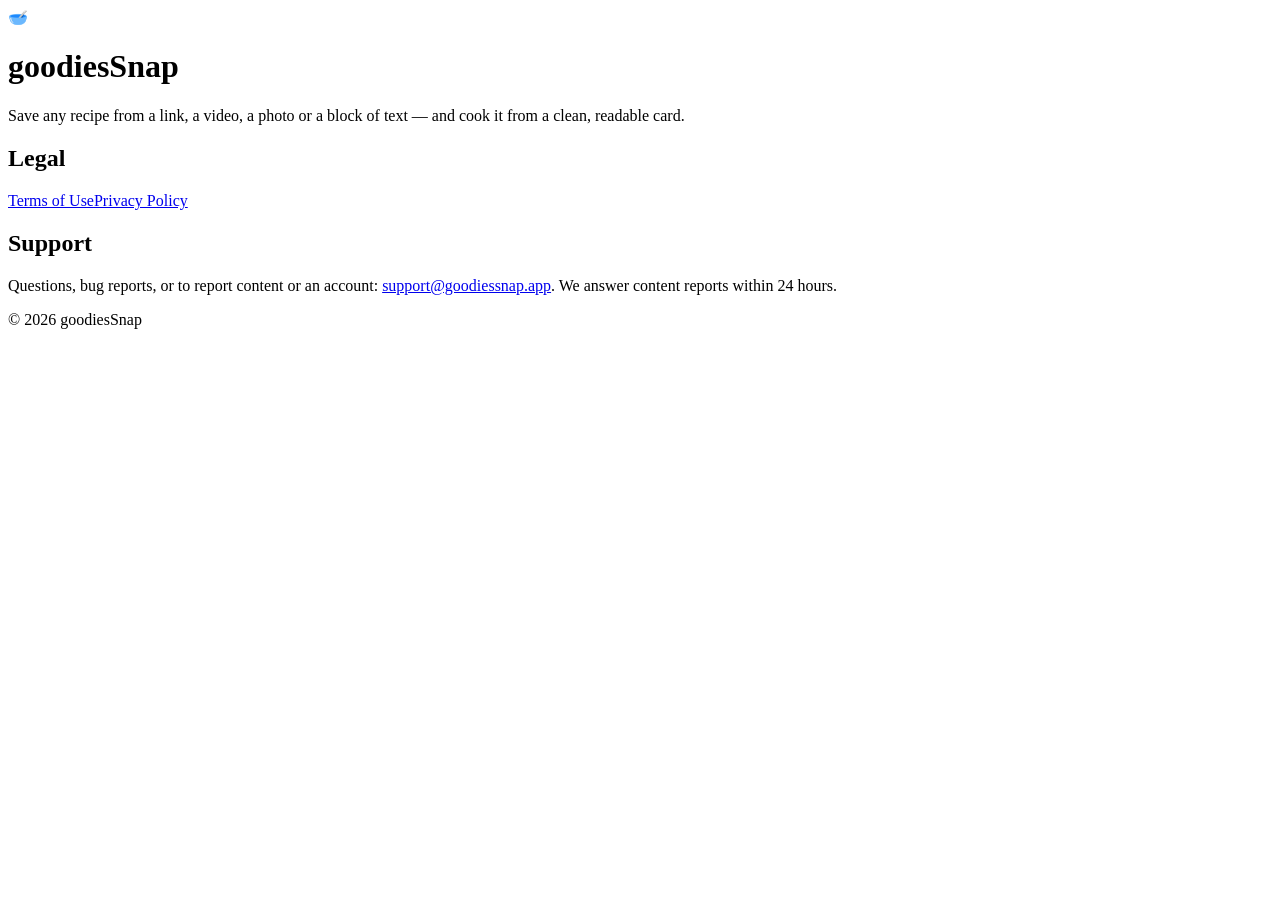
==== site/index.html @ 069c0190 "Initial commit: goodiesSnap iOS app, backend functions and web pages Native SwiftUI recipe app that " ====
<!doctype html>
<html lang="en"><head>
<meta charset="utf-8"><meta name="viewport" content="width=device-width, initial-scale=1">
<title>goodiesSnap</title><link rel="stylesheet" href="/style.css"></head>
<body><div class="wrap">
<header><div class="mark">🥣</div><div><h1>goodiesSnap</h1></div></header>
<p>Save any recipe from a link, a video, a photo or a block of text — and cook it from a
clean, readable card.</p>
<h2>Legal</h2>
<nav><a href="/terms.html">Terms of Use</a><a href="/privacy.html">Privacy Policy</a></nav>
<h2>Support</h2>
<p>Questions, bug reports, or to report content or an account:
<a href="mailto:support@goodiessnap.app">support@goodiessnap.app</a>. We answer content
reports within 24 hours.</p>
<footer>© 2026 goodiesSnap</footer>
</div></body></html>
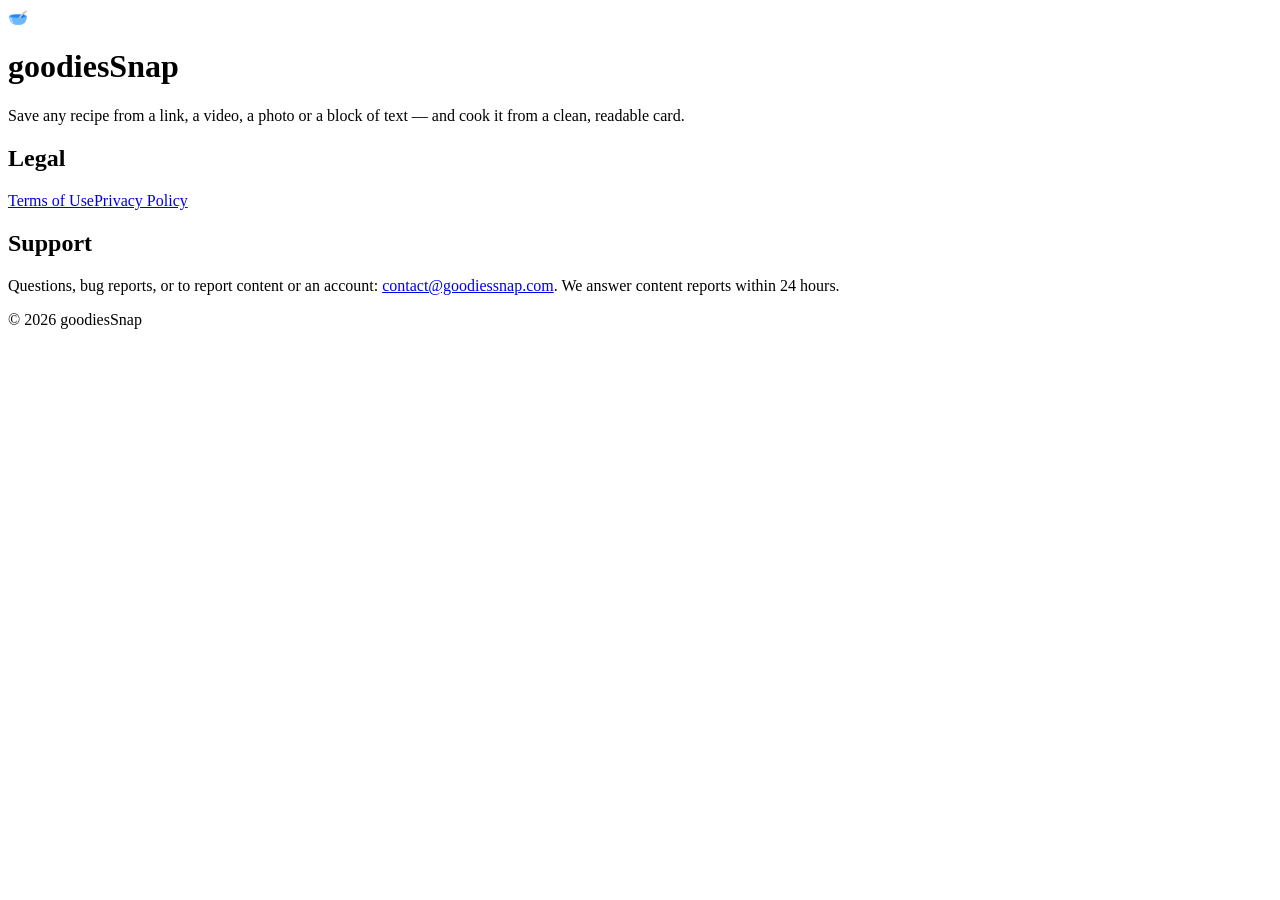
==== commit 5aabe8df: "Use contact@goodiessnap.com as the support address goodiessnap.app was never registered, so support@" ====
--- a/site/index.html
+++ b/site/index.html
@@ -10,7 +10,7 @@
 <nav><a href="/terms.html">Terms of Use</a><a href="/privacy.html">Privacy Policy</a></nav>
 <h2>Support</h2>
 <p>Questions, bug reports, or to report content or an account:
-<a href="mailto:support@goodiessnap.app">support@goodiessnap.app</a>. We answer content
+<a href="mailto:contact@goodiessnap.com">contact@goodiessnap.com</a>. We answer content
 reports within 24 hours.</p>
 <footer>© 2026 goodiesSnap</footer>
 </div></body></html>
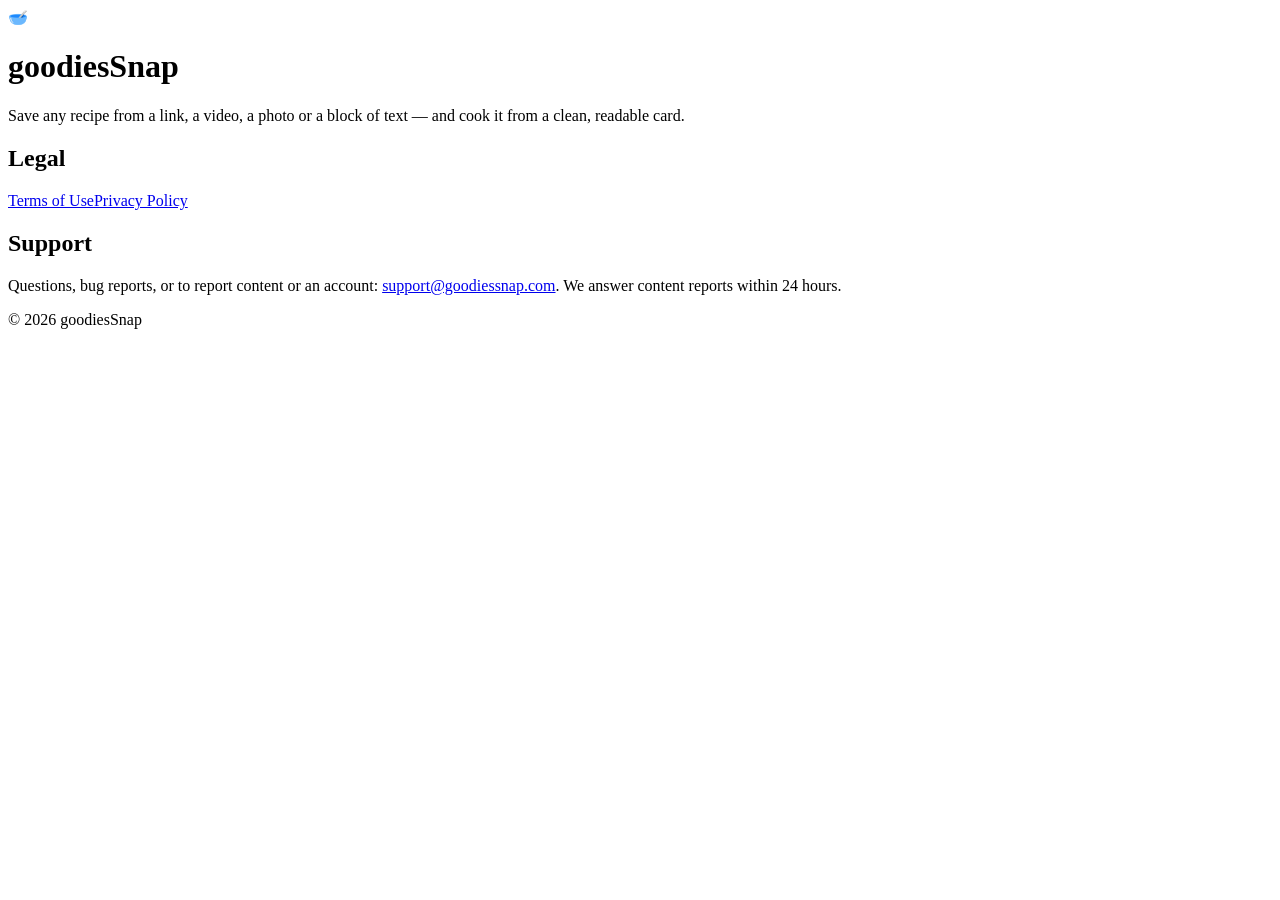
==== commit 8b9b9fe4: "Use the support@goodiessnap.com alias as the support address Co-Authored-By: Claude Opus 5.5 <norepl" ====
--- a/site/index.html
+++ b/site/index.html
@@ -10,7 +10,7 @@
 <nav><a href="/terms.html">Terms of Use</a><a href="/privacy.html">Privacy Policy</a></nav>
 <h2>Support</h2>
 <p>Questions, bug reports, or to report content or an account:
-<a href="mailto:contact@goodiessnap.com">contact@goodiessnap.com</a>. We answer content
+<a href="mailto:support@goodiessnap.com">support@goodiessnap.com</a>. We answer content
 reports within 24 hours.</p>
 <footer>© 2026 goodiesSnap</footer>
 </div></body></html>
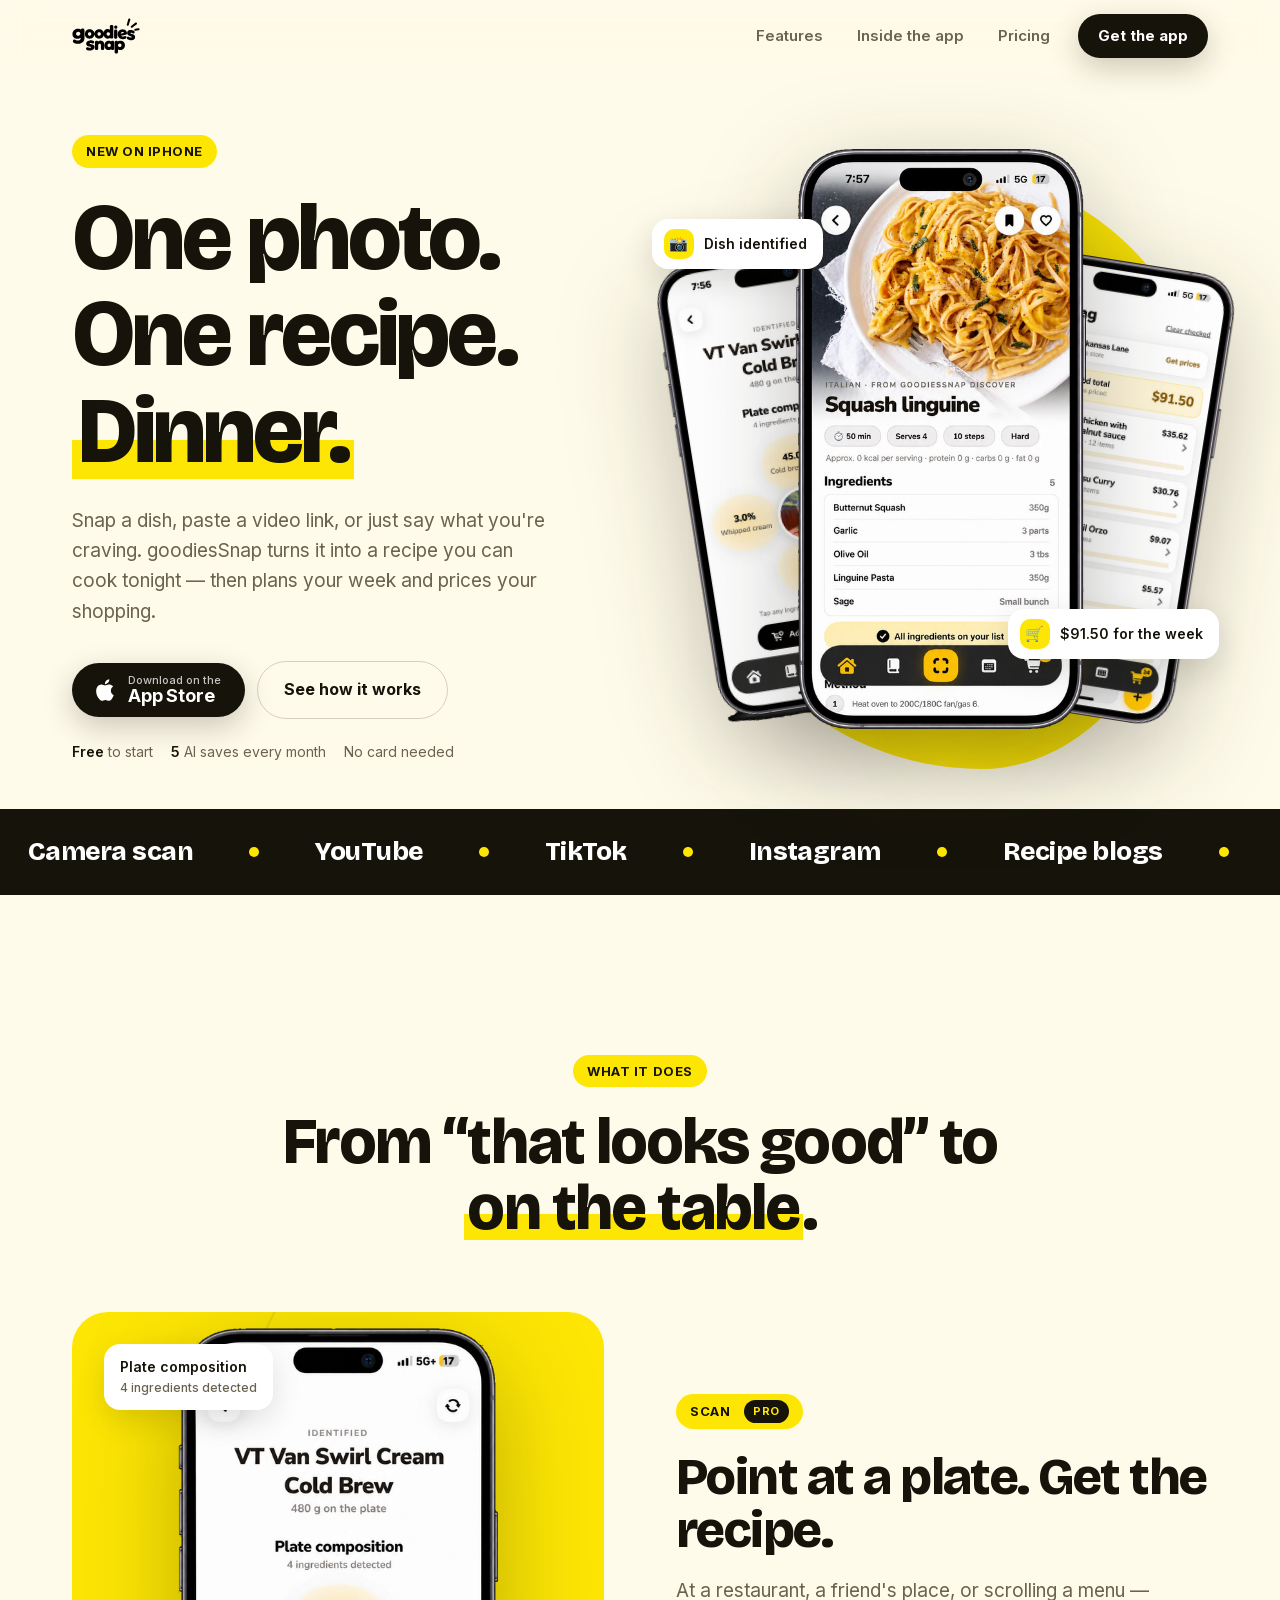
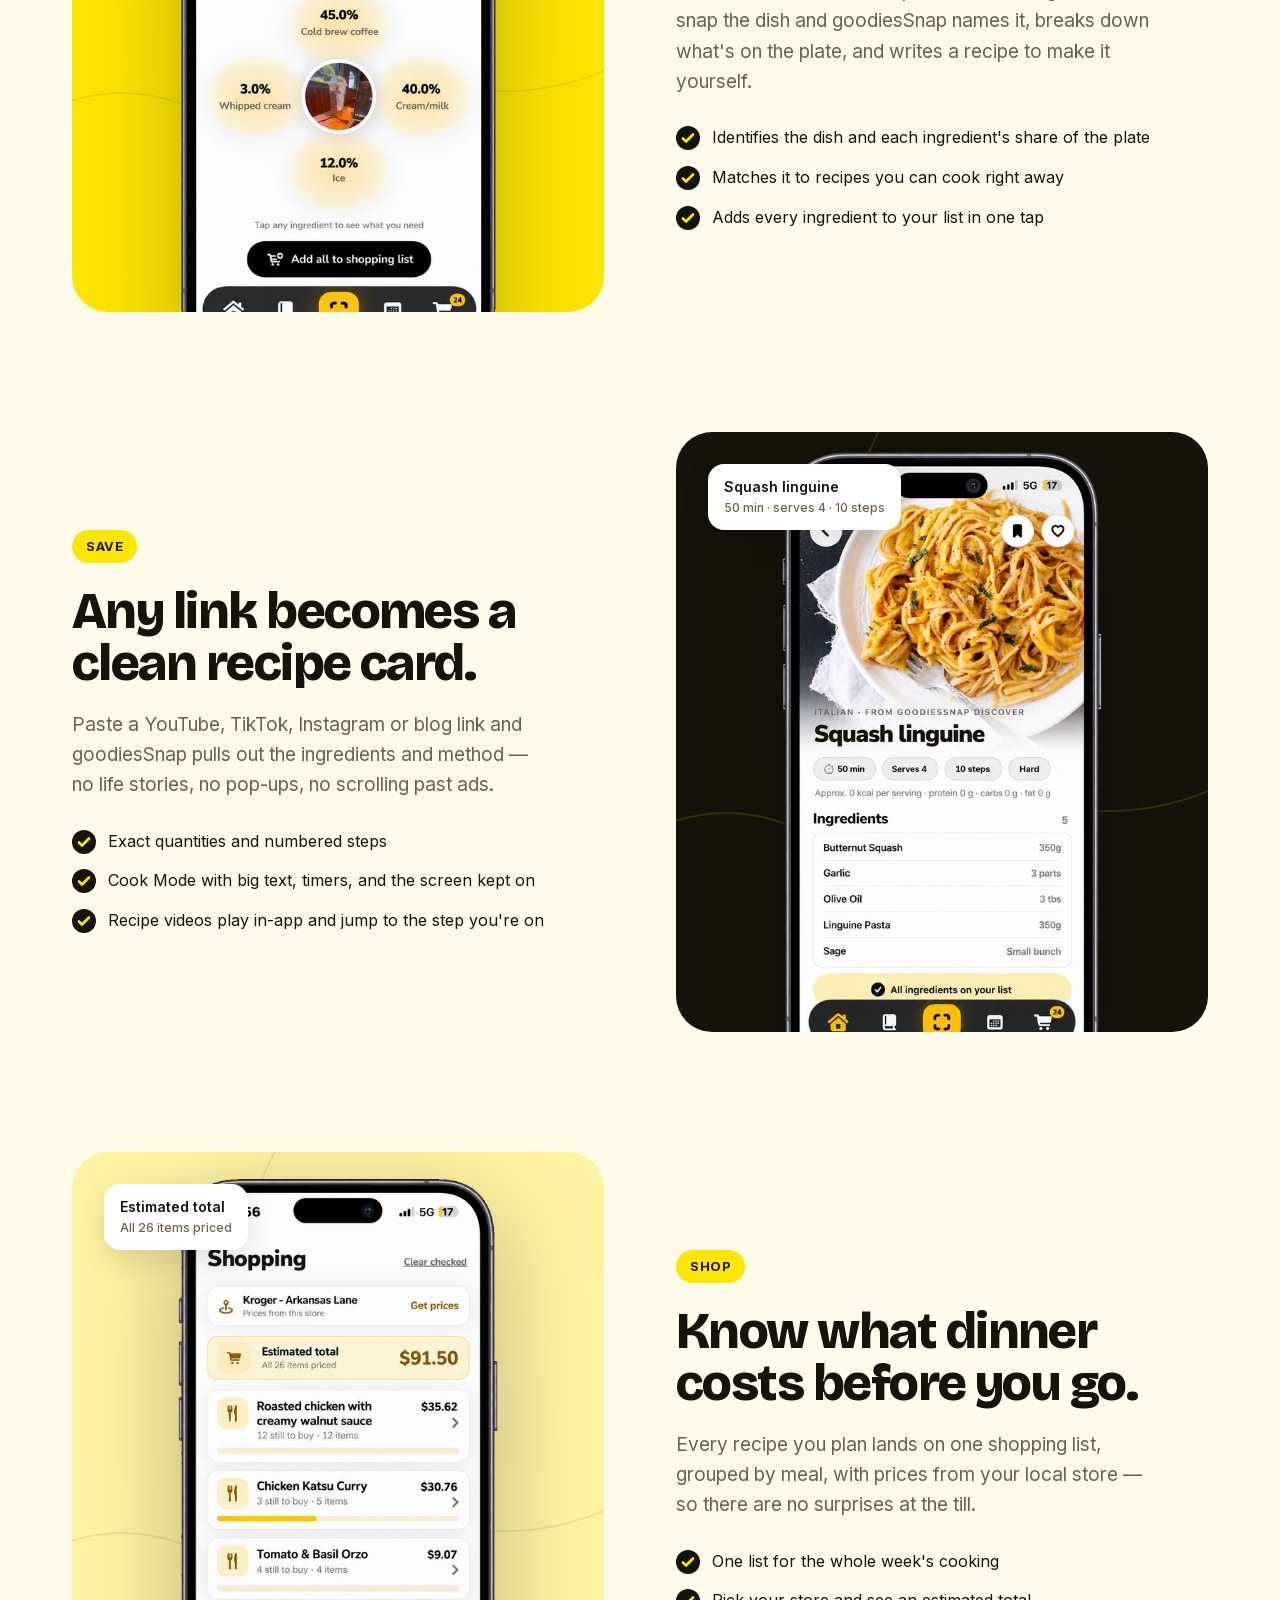
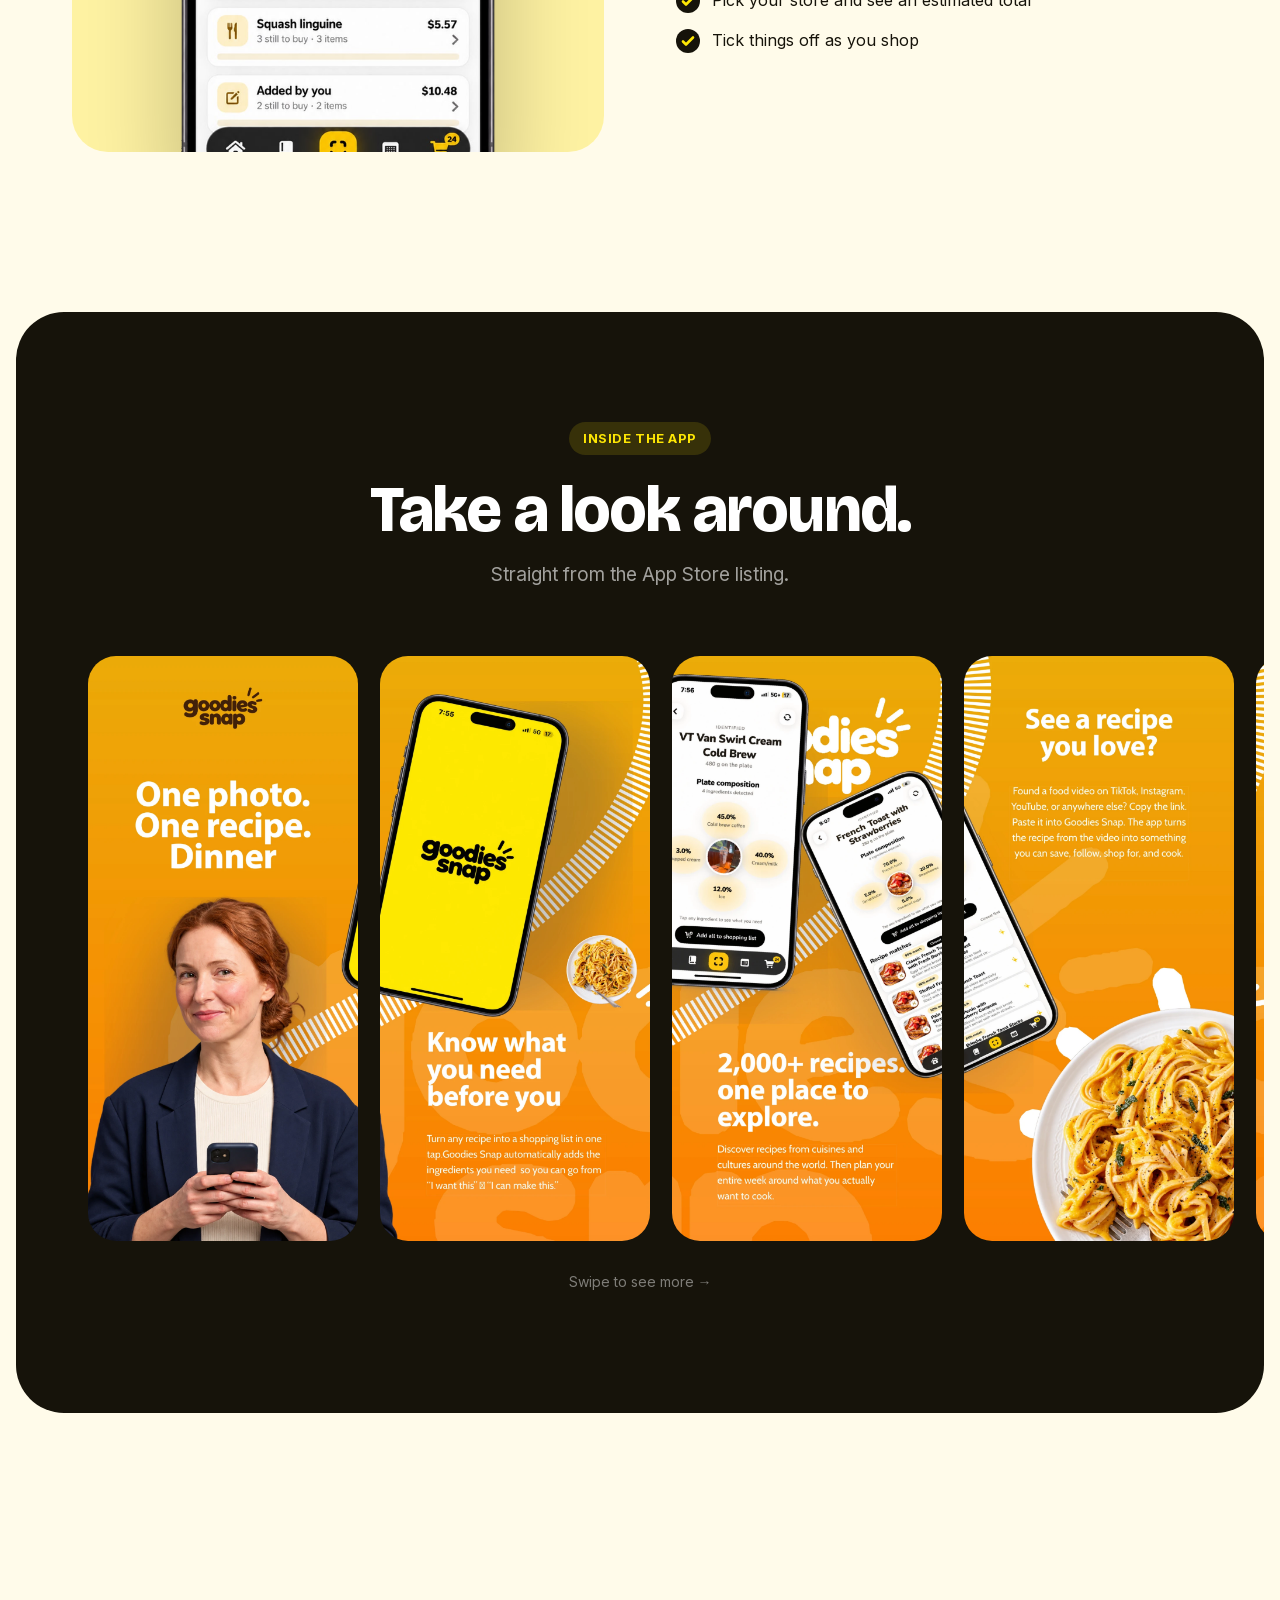
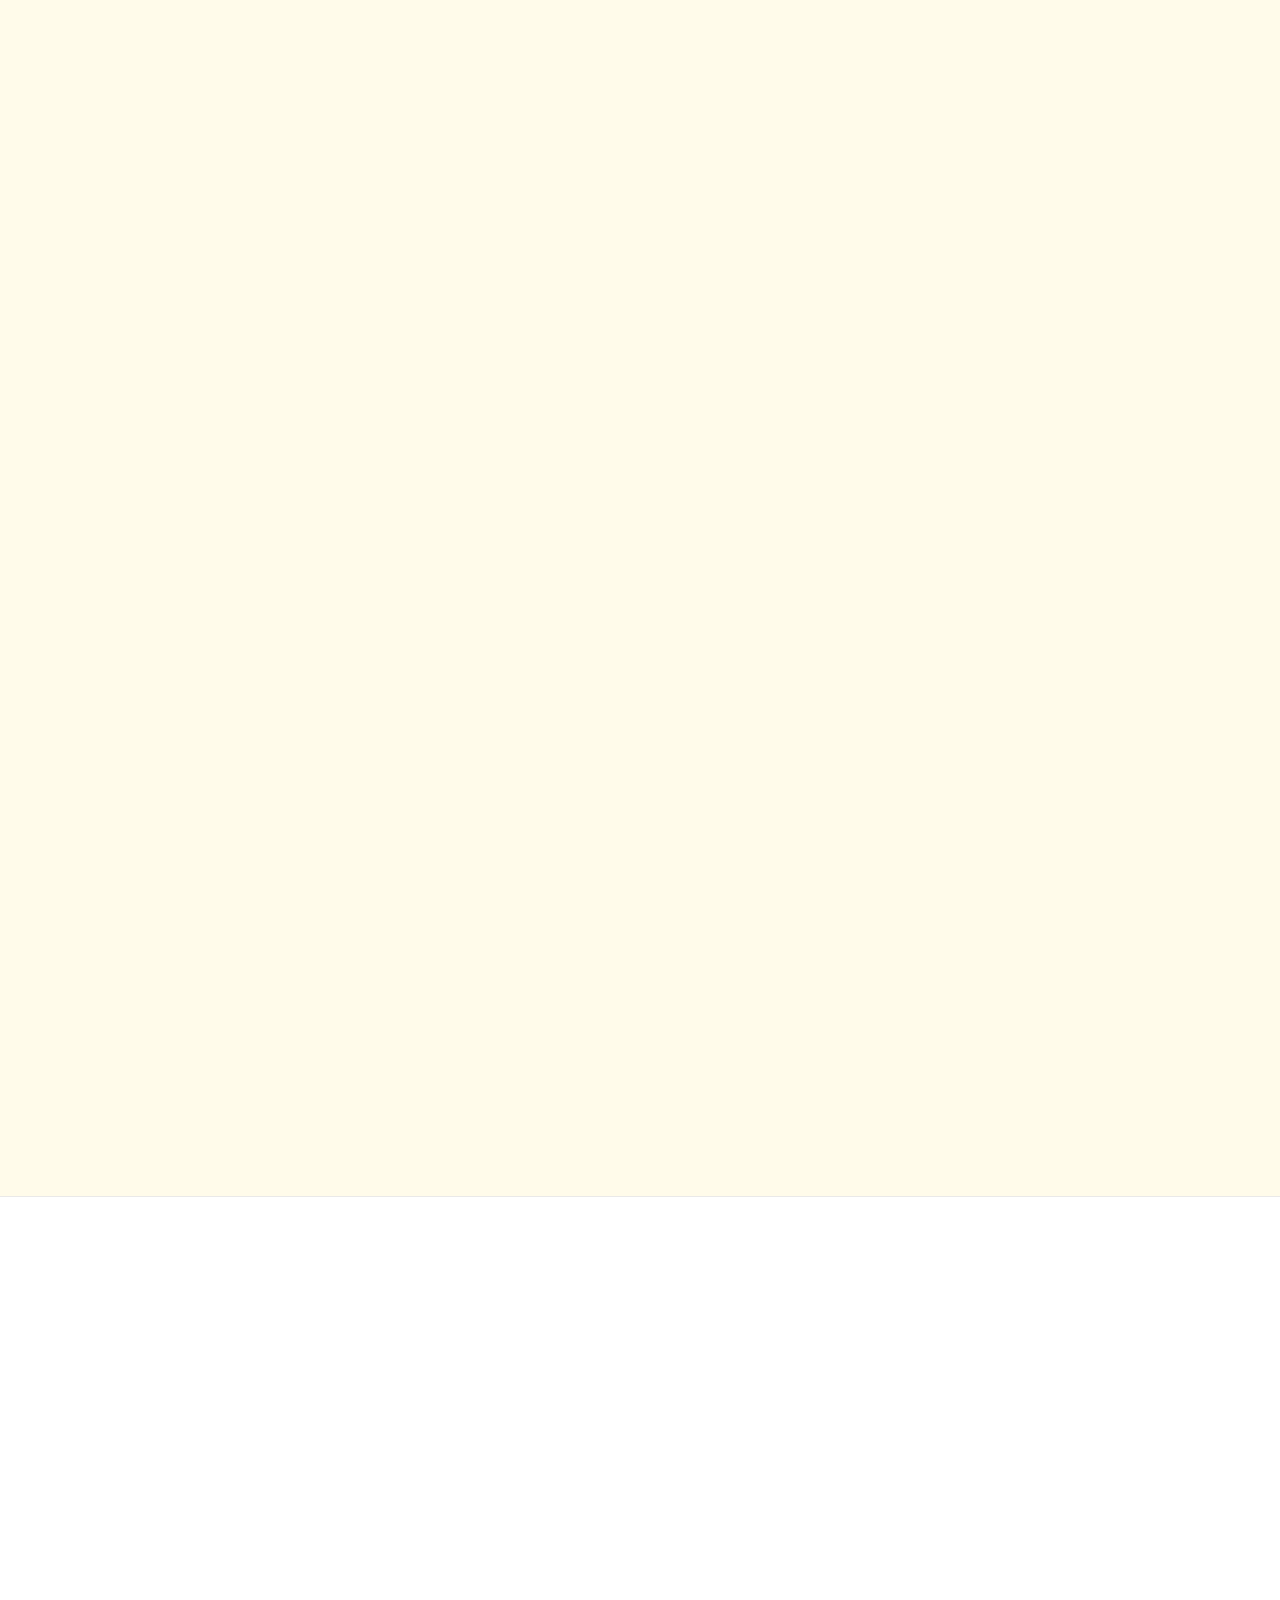
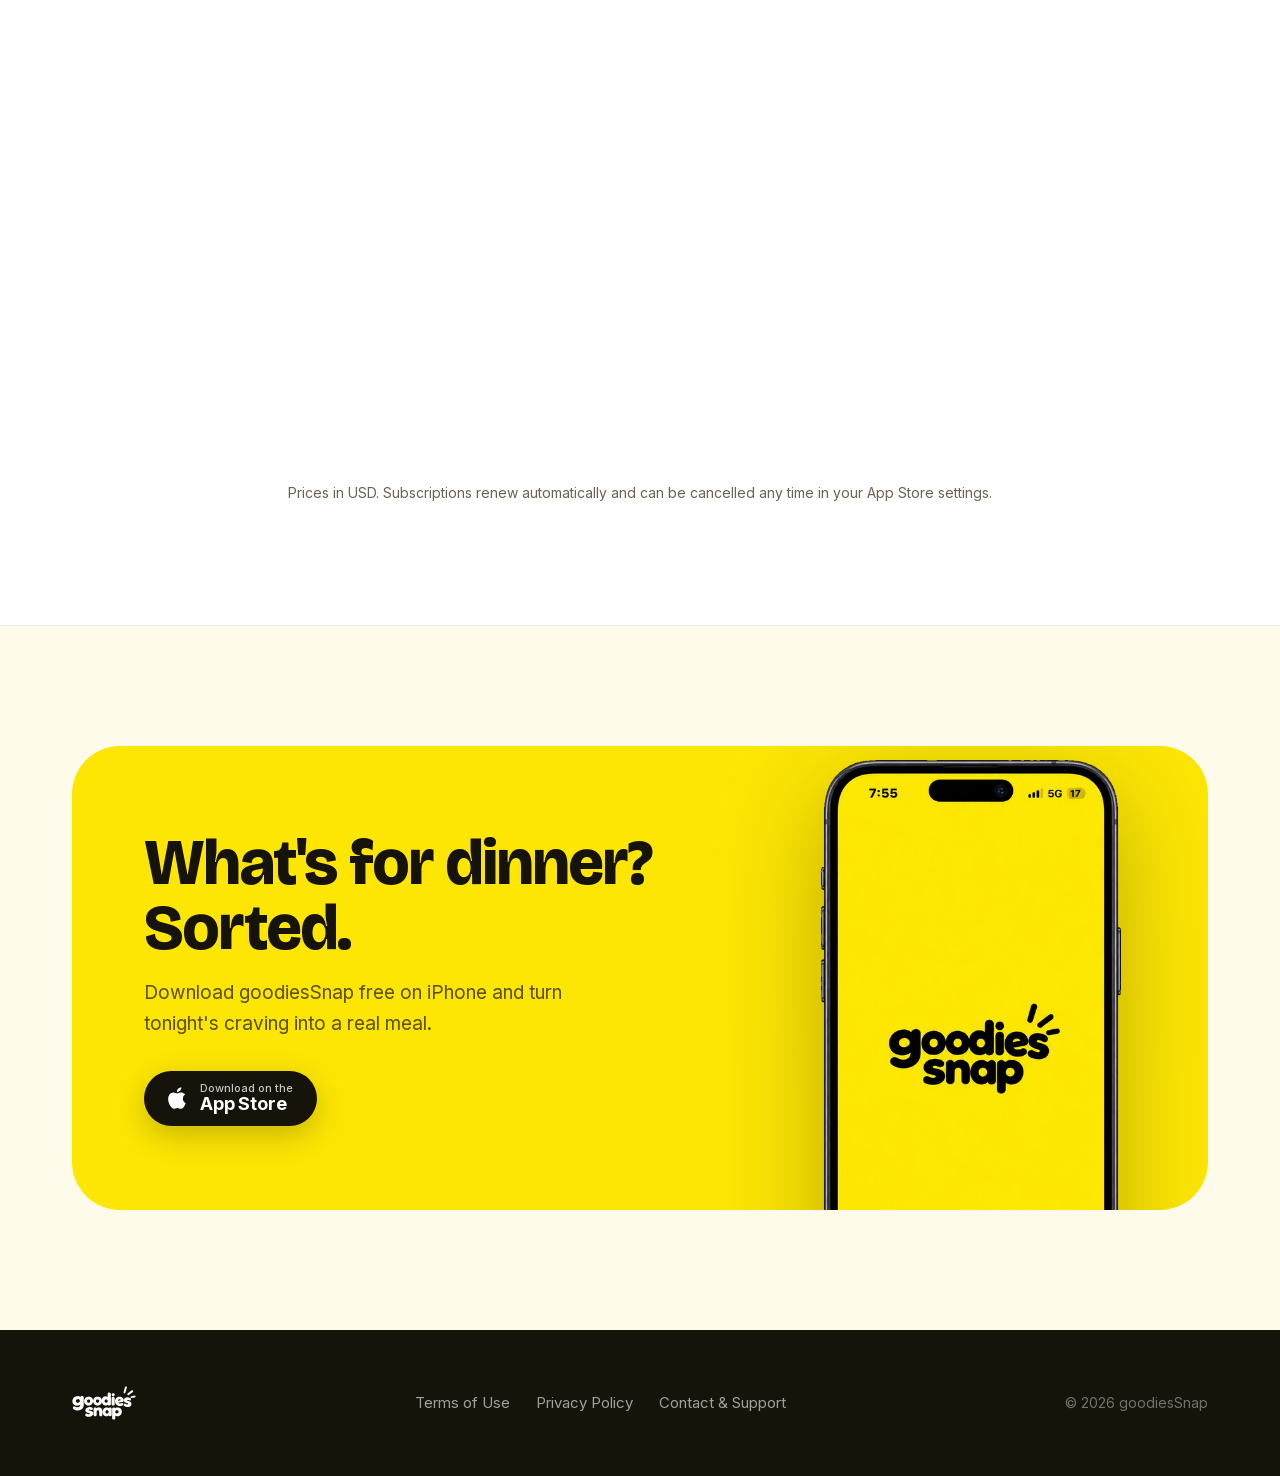
==== commit 873127d7: "Guest mode and Apple sign-in" ====
--- a/site/index.html
+++ b/site/index.html
@@ -1,16 +1,604 @@
 <!doctype html>
-<html lang="en"><head>
-<meta charset="utf-8"><meta name="viewport" content="width=device-width, initial-scale=1">
-<title>goodiesSnap</title><link rel="stylesheet" href="/style.css"></head>
-<body><div class="wrap">
-<header><div class="mark">🥣</div><div><h1>goodiesSnap</h1></div></header>
-<p>Save any recipe from a link, a video, a photo or a block of text — and cook it from a
-clean, readable card.</p>
-<h2>Legal</h2>
-<nav><a href="/terms.html">Terms of Use</a><a href="/privacy.html">Privacy Policy</a></nav>
-<h2>Support</h2>
-<p>Questions, bug reports, or to report content or an account:
-<a href="mailto:support@goodiessnap.com">support@goodiessnap.com</a>. We answer content
-reports within 24 hours.</p>
-<footer>© 2026 goodiesSnap</footer>
-</div></body></html>
+<html lang="en">
+<head>
+<meta charset="utf-8">
+<meta name="viewport" content="width=device-width, initial-scale=1">
+<title>goodiesSnap — One photo. One recipe. Dinner.</title>
+<meta name="description" content="Snap a dish, paste a link, or describe what you're craving — goodiesSnap turns it into a recipe you can cook tonight, plans your week and prices your shopping list.">
+<meta property="og:title" content="goodiesSnap — One photo. One recipe. Dinner.">
+<meta property="og:description" content="The recipe app that turns any photo, video or link into dinner.">
+<meta property="og:type" content="website">
+<meta property="og:image" content="assets/hero-person.webp">
+<meta name="theme-color" content="#FFFBEA">
+<link rel="icon" href="assets/logo.svg" type="image/svg+xml">
+<!-- Fonts are self-hosted: loading them from Google sends every visitor's IP to Google (LG München, 3 O 17493/20). -->
+<link href="assets/fonts/fonts.css" rel="stylesheet">
+<script>document.documentElement.classList.add('js')</script>
+<style>
+:root {
+  --yellow: #FDE604;
+  --yellow-soft: #FFF3A3;
+  --ink: #16130A;
+  --ink-2: #2B2615;
+  --cream: #FFFBEA;
+  --paper: #FFFFFF;
+  --muted: #6B6250;
+  --line: rgba(22,19,10,0.09);
+  --ease: cubic-bezier(0.22, 1, 0.36, 1);
+  --display: "Bricolage Grotesque", -apple-system, BlinkMacSystemFont, "Segoe UI", sans-serif;
+  --text: "Inter", -apple-system, BlinkMacSystemFont, "Segoe UI", sans-serif;
+}
+*, *::before, *::after { box-sizing: border-box; margin: 0; padding: 0; }
+html { scroll-behavior: smooth; }
+body {
+  background: var(--cream);
+  color: var(--ink);
+  font-family: var(--text);
+  font-size: 17px;
+  line-height: 1.6;
+  -webkit-font-smoothing: antialiased;
+  overflow-x: hidden;
+}
+img { display: block; max-width: 100%; }
+a { color: inherit; text-decoration: none; }
+.wrap { max-width: 1200px; margin: 0 auto; padding: 0 32px; }
+
+h1, h2, h3 { font-family: var(--display); font-weight: 800; letter-spacing: -0.03em; line-height: 1.02; }
+h2 { font-size: clamp(38px, 5vw, 64px); }
+h3 { font-size: 22px; letter-spacing: -0.015em; line-height: 1.2; }
+.lead { font-size: 19px; color: var(--muted); max-width: 480px; }
+.tag {
+  display: inline-flex; align-items: center; gap: 8px;
+  font-size: 13px; font-weight: 700; letter-spacing: 0.04em; text-transform: uppercase;
+  color: var(--ink);
+  background: var(--yellow);
+  padding: 6px 14px; border-radius: 99px;
+  margin-bottom: 22px;
+}
+.hl {
+  background: linear-gradient(transparent 58%, var(--yellow) 58%, var(--yellow) 92%, transparent 92%);
+  padding: 0 0.06em;
+}
+
+/* Buttons */
+.btn {
+  display: inline-flex; align-items: center; gap: 10px;
+  font-weight: 700; font-size: 16px;
+  padding: 15px 26px; border-radius: 99px;
+  transition: transform 0.3s var(--ease), box-shadow 0.3s var(--ease), background 0.2s;
+}
+.btn:hover { transform: translateY(-2px); }
+.btn-ink { background: var(--ink); color: #fff; box-shadow: 0 10px 30px rgba(22,19,10,0.22); }
+.btn-ink:hover { box-shadow: 0 16px 40px rgba(22,19,10,0.3); }
+.btn-ghost { color: var(--ink); border: 1.5px solid rgba(22,19,10,0.18); }
+.btn-ghost:hover { background: rgba(22,19,10,0.04); }
+.store-btn { padding: 11px 24px 11px 20px; }
+.store-btn small { display: block; font-size: 11px; font-weight: 500; opacity: 0.75; line-height: 1.1; }
+.store-btn span { display: block; font-size: 18px; font-weight: 700; line-height: 1.15; letter-spacing: -0.01em; }
+
+/* Reveal — only hidden when JS runs, so content never gets stuck invisible */
+.js .reveal { opacity: 0; transform: translateY(36px); transition: opacity 0.9s var(--ease), transform 0.9s var(--ease); }
+.js .reveal.in { opacity: 1; transform: none; }
+.d1 { transition-delay: 0.08s !important; } .d2 { transition-delay: 0.16s !important; } .d3 { transition-delay: 0.24s !important; }
+
+/* Nav */
+.nav {
+  position: sticky; top: 0; z-index: 50;
+  background: rgba(255,251,234,0.8);
+  backdrop-filter: saturate(160%) blur(16px);
+  -webkit-backdrop-filter: saturate(160%) blur(16px);
+  border-bottom: 1px solid transparent;
+  transition: border-color 0.3s;
+}
+.nav.scrolled { border-bottom-color: var(--line); }
+.nav .wrap { display: flex; align-items: center; justify-content: space-between; height: 72px; }
+.nav-logo img { height: 36px; width: auto; }
+.nav-links { display: flex; align-items: center; gap: 6px; }
+.nav-links a:not(.btn) { font-size: 15px; font-weight: 600; color: var(--muted); padding: 8px 14px; border-radius: 99px; transition: color 0.2s, background 0.2s; }
+.nav-links a:not(.btn):hover { color: var(--ink); background: rgba(22,19,10,0.05); }
+.nav-links .btn { padding: 10px 20px; font-size: 15px; margin-left: 8px; }
+
+/* Hero */
+.hero { padding: 56px 0 40px; position: relative; overflow: hidden; }
+.hero .wrap { display: grid; grid-template-columns: 1.05fr 1fr; gap: 40px; align-items: center; }
+.hero h1 { font-size: clamp(54px, 7.4vw, 104px); margin-bottom: 26px; }
+.hero .lead { margin-bottom: 34px; }
+.hero-ctas { display: flex; flex-wrap: wrap; gap: 12px; align-items: center; }
+.hero-note { margin-top: 22px; font-size: 14px; color: var(--muted); display: flex; gap: 18px; flex-wrap: wrap; }
+.hero-note b { color: var(--ink); font-weight: 600; }
+
+.hero-stage { position: relative; height: 640px; }
+.hero-blob {
+  position: absolute; inset: 40px 0 0 20px;
+  background: var(--yellow);
+  border-radius: 48% 52% 44% 56% / 52% 44% 56% 48%;
+  animation: blob 14s ease-in-out infinite alternate;
+}
+@keyframes blob {
+  to { border-radius: 56% 44% 52% 48% / 44% 56% 44% 56%; transform: rotate(6deg) scale(1.03); }
+}
+.hero-phone { position: absolute; filter: drop-shadow(0 30px 50px rgba(22,19,10,0.28)); }
+.hero-phone.main { width: 290px; left: 50%; top: 20px; transform: translateX(-50%); z-index: 3; }
+.hero-phone.back-l { width: 230px; left: 2%; top: 120px; transform: rotate(-9deg); z-index: 2; }
+.hero-phone.back-r { width: 230px; right: 0; top: 130px; transform: rotate(9deg); z-index: 1; }
+.chip {
+  position: absolute; z-index: 4;
+  background: var(--paper); color: var(--ink);
+  font-size: 14px; font-weight: 600;
+  padding: 10px 16px 10px 12px; border-radius: 16px;
+  box-shadow: 0 12px 32px rgba(22,19,10,0.14);
+  display: flex; align-items: center; gap: 10px;
+  animation: float 5s ease-in-out infinite;
+}
+.chip i { width: 30px; height: 30px; border-radius: 10px; background: var(--yellow); display: grid; place-items: center; font-style: normal; font-size: 15px; }
+.chip.c1 { left: -4%; top: 90px; }
+.chip.c2 { right: -2%; bottom: 110px; animation-delay: -2.5s; }
+@keyframes float { 50% { transform: translateY(-10px); } }
+
+/* Hero load-in (pure CSS, no scroll needed) */
+.rise { animation: rise 1s var(--ease) both; }
+.rise.r1 { animation-delay: 0.05s; } .rise.r2 { animation-delay: 0.15s; } .rise.r3 { animation-delay: 0.25s; } .rise.r4 { animation-delay: 0.35s; }
+@keyframes rise { from { opacity: 0; transform: translateY(30px); } }
+.pop { animation: pop 1.2s var(--ease) both; }
+@keyframes pop { from { opacity: 0; transform: translateY(60px) scale(0.94); } }
+.hero-phone.back-l.pop { animation-delay: 0.25s; } .hero-phone.back-r.pop { animation-delay: 0.35s; }
+.hero-phone.main.pop { animation-name: popMain; }
+@keyframes popMain { from { opacity: 0; transform: translate(-50%, 60px) scale(0.94); } }
+
+/* Marquee */
+.marquee { background: var(--ink); color: #fff; padding: 22px 0; overflow: hidden; margin-top: 40px; }
+.marquee-track { display: flex; width: max-content; animation: marquee 32s linear infinite; }
+.marquee-track span {
+  font-family: var(--display); font-weight: 800; font-size: 26px; letter-spacing: -0.02em;
+  padding: 0 28px; white-space: nowrap; display: flex; align-items: center; gap: 56px;
+}
+.marquee-track span::after { content: ""; width: 10px; height: 10px; border-radius: 50%; background: var(--yellow); }
+@keyframes marquee { to { transform: translateX(-50%); } }
+
+/* Feature rows */
+.features { padding: 120px 0 40px; }
+.sec-head { text-align: center; max-width: 720px; margin: 0 auto 72px; }
+.sec-head .lead { margin: 18px auto 0; }
+.row { display: grid; grid-template-columns: 1fr 1fr; gap: 72px; align-items: center; margin-bottom: 120px; }
+.row.flip .row-art { order: 2; }
+.row-art {
+  position: relative; border-radius: 36px; overflow: hidden;
+  height: 600px; display: flex; align-items: flex-end; justify-content: center;
+}
+.row-art.yellow { background: var(--yellow); }
+.row-art.ink { background: var(--ink); }
+.row-art.soft { background: var(--yellow-soft); }
+.row-art img { width: 320px; margin-bottom: -60px; filter: drop-shadow(0 30px 50px rgba(0,0,0,0.25)); transition: transform 0.8s var(--ease); }
+.row-art:hover img { transform: translateY(-14px); }
+.row-art .ring { position: absolute; border-radius: 50%; border: 2px solid rgba(22,19,10,0.08); }
+.row-art.ink .ring { border-color: rgba(253,230,4,0.14); }
+.row-art .ring.a { width: 520px; height: 520px; top: -140px; right: -160px; }
+.row-art .ring.b { width: 340px; height: 340px; bottom: -120px; left: -120px; }
+.row-art .note {
+  position: absolute; top: 32px; left: 32px; z-index: 2;
+  background: var(--paper); border-radius: 16px; padding: 12px 16px;
+  font-size: 14px; font-weight: 600; box-shadow: 0 10px 30px rgba(0,0,0,0.12);
+}
+.row-art .note small { display: block; font-weight: 500; color: var(--muted); font-size: 12px; }
+.row-text h2 { font-size: clamp(34px, 4vw, 52px); margin-bottom: 20px; }
+.row-text .lead { margin-bottom: 28px; }
+.ticks { list-style: none; display: grid; gap: 14px; }
+.ticks li { display: flex; gap: 12px; align-items: flex-start; font-size: 16px; }
+.ticks li::before {
+  content: ""; flex-shrink: 0; width: 24px; height: 24px; border-radius: 50%; margin-top: 1px;
+  background: var(--ink) url("data:image/svg+xml,%3Csvg xmlns='http://www.w3.org/2000/svg' viewBox='0 0 24 24'%3E%3Cpath d='M7 12.5l3 3 7-7' stroke='%23FDE604' stroke-width='2.6' stroke-linecap='round' stroke-linejoin='round' fill='none'/%3E%3C/svg%3E") center/100% no-repeat;
+}
+.pill-pro { display: inline-block; font-size: 11px; font-weight: 700; letter-spacing: 0.06em; background: var(--ink); color: var(--yellow); padding: 3px 9px; border-radius: 99px; vertical-align: middle; margin-left: 6px; }
+
+/* Gallery */
+.gallery { background: var(--ink); color: #fff; padding: 110px 0 120px; border-radius: 48px; margin: 0 16px; }
+.gallery .sec-head { margin-bottom: 56px; }
+.gallery .lead { color: rgba(255,255,255,0.6); }
+.gallery .tag { background: rgba(253,230,4,0.14); color: var(--yellow); }
+.shots {
+  display: flex; gap: 22px; overflow-x: auto; scroll-snap-type: x mandatory;
+  padding: 10px max(32px, calc((100vw - 1200px) / 2 + 32px)) 30px;
+  scrollbar-width: none;
+}
+.shots::-webkit-scrollbar { display: none; }
+.shot {
+  flex: 0 0 auto; width: 270px; aspect-ratio: 924 / 2000; scroll-snap-align: center;
+  border-radius: 28px; overflow: hidden; background: #2a2412;
+  transition: transform 0.5s var(--ease);
+}
+.shot:hover { transform: translateY(-8px) rotate(-1deg); }
+.shot img { width: 100%; height: 100%; object-fit: cover; }
+.shots-hint { text-align: center; font-size: 14px; color: rgba(255,255,255,0.45); }
+
+/* Steps */
+.steps { padding: 130px 0 110px; }
+.steps-grid { display: grid; grid-template-columns: repeat(3, 1fr); gap: 20px; }
+.step { background: var(--paper); border: 1px solid var(--line); border-radius: 28px; padding: 36px 32px 40px; }
+.step-n { font-family: var(--display); font-weight: 800; font-size: 64px; line-height: 1; color: var(--yellow); -webkit-text-stroke: 2px var(--ink); margin-bottom: 20px; }
+.step h3 { margin-bottom: 10px; }
+.step p { color: var(--muted); font-size: 16px; }
+
+/* Bento */
+.bento { padding: 0 0 120px; }
+.bento-grid { display: grid; grid-template-columns: repeat(3, 1fr); gap: 20px; }
+.card { background: var(--paper); border: 1px solid var(--line); border-radius: 28px; padding: 30px; transition: transform 0.4s var(--ease), box-shadow 0.4s var(--ease); }
+.card:hover { transform: translateY(-4px); box-shadow: 0 20px 40px rgba(22,19,10,0.07); }
+.card .ico { width: 48px; height: 48px; border-radius: 14px; background: var(--yellow); display: grid; place-items: center; margin-bottom: 20px; }
+.card .ico svg { width: 24px; height: 24px; stroke: var(--ink); fill: none; stroke-width: 2; stroke-linecap: round; stroke-linejoin: round; }
+.card h3 { font-size: 20px; margin-bottom: 8px; }
+.card p { color: var(--muted); font-size: 15px; }
+.card.feature-big { grid-column: span 2; background: var(--yellow); border-color: var(--yellow); display: flex; flex-direction: column; justify-content: flex-end; min-height: 260px; }
+.card.feature-big .ico { background: var(--ink); }
+.card.feature-big .ico svg { stroke: var(--yellow); }
+.card.feature-big h3 { font-size: 30px; }
+.card.feature-big p { color: rgba(22,19,10,0.7); font-size: 17px; max-width: 460px; }
+
+/* Pricing */
+.pricing { padding: 120px 0; background: var(--paper); border-top: 1px solid var(--line); border-bottom: 1px solid var(--line); }
+.plans { display: grid; grid-template-columns: repeat(3, 1fr); gap: 20px; align-items: stretch; }
+.plan { border: 1px solid var(--line); border-radius: 28px; padding: 34px 30px; background: var(--cream); display: flex; flex-direction: column; position: relative; }
+.plan.hot { background: var(--ink); color: #fff; border-color: var(--ink); }
+.plan .badge { position: absolute; top: 24px; right: 24px; background: var(--yellow); color: var(--ink); font-size: 12px; font-weight: 700; padding: 5px 12px; border-radius: 99px; }
+.plan-name { font-family: var(--display); font-weight: 800; font-size: 24px; margin-bottom: 14px; }
+.plan-price { font-family: var(--display); font-weight: 800; font-size: 52px; letter-spacing: -0.04em; line-height: 1; }
+.plan-price small { font-family: var(--text); font-size: 16px; font-weight: 500; letter-spacing: 0; opacity: 0.6; }
+.plan-alt { font-size: 14px; opacity: 0.65; margin: 8px 0 24px; min-height: 22px; }
+.plan ul { list-style: none; display: grid; gap: 11px; margin-bottom: 30px; flex: 1; }
+.plan li { font-size: 15px; display: flex; gap: 10px; }
+.plan li::before { content: "✓"; font-weight: 800; color: #B59A00; }
+.plan.hot li::before { color: var(--yellow); }
+.plan li.no { opacity: 0.45; }
+.plan li.no::before { content: "–"; color: inherit; }
+.plan .btn { justify-content: center; width: 100%; }
+.plan.hot .btn { background: var(--yellow); color: var(--ink); box-shadow: none; }
+.fine { text-align: center; font-size: 14px; color: var(--muted); margin-top: 28px; }
+
+/* CTA */
+.cta { padding: 120px 0; }
+.cta-box {
+  background: var(--yellow); border-radius: 48px; overflow: hidden;
+  display: grid; grid-template-columns: 1.2fr 1fr; align-items: end; gap: 20px;
+  padding: 0 0 0 72px; position: relative;
+}
+.cta-box .copy { padding: 84px 0; }
+.cta-box h2 { margin-bottom: 18px; }
+.cta-box .lead { color: rgba(22,19,10,0.7); margin-bottom: 32px; }
+.cta-box img { width: 300px; margin: 0 auto -120px; filter: drop-shadow(0 30px 50px rgba(0,0,0,0.25)); }
+
+/* Footer */
+footer { background: var(--ink); color: rgba(255,255,255,0.6); padding: 56px 0; }
+footer .wrap { display: flex; align-items: center; justify-content: space-between; gap: 24px; flex-wrap: wrap; }
+footer img { height: 34px; width: auto; filter: invert(1); }
+.foot-links { display: flex; gap: 26px; flex-wrap: wrap; font-size: 15px; }
+.foot-links a:hover { color: #fff; }
+.foot-copy { font-size: 14px; color: rgba(255,255,255,0.4); }
+
+/* Responsive */
+@media (max-width: 980px) {
+  .hero .wrap { grid-template-columns: 1fr; }
+  .hero-copy { text-align: center; }
+  .hero .lead { margin-left: auto; margin-right: auto; }
+  .hero-ctas, .hero-note { justify-content: center; }
+  .hero-stage { height: 560px; max-width: 520px; width: 100%; margin: 0 auto; }
+  .row, .row.flip { grid-template-columns: 1fr; gap: 40px; margin-bottom: 90px; }
+  .row.flip .row-art { order: 0; }
+  .row-art { height: 520px; }
+  .steps-grid, .plans { grid-template-columns: 1fr; max-width: 520px; margin: 0 auto; }
+  .bento-grid { grid-template-columns: 1fr 1fr; }
+  .card.feature-big { grid-column: span 2; }
+  .cta-box { grid-template-columns: 1fr; padding: 0 32px; text-align: center; }
+  .cta-box .copy { padding: 64px 0 0; }
+  .cta-box .lead { margin-left: auto; margin-right: auto; }
+  .cta-box img { width: 240px; margin-bottom: -100px; }
+}
+@media (max-width: 640px) {
+  body { font-size: 16px; }
+  .wrap { padding: 0 20px; }
+  .nav-links a:not(.btn) { display: none; }
+  .nav-logo img { height: 30px; }
+  .hero { padding-top: 36px; }
+  .hero-stage { height: 470px; }
+  .hero-phone.main { width: 220px; }
+  .hero-phone.back-l, .hero-phone.back-r { width: 170px; top: 100px; }
+  .chip { font-size: 12px; }
+  .chip.c1 { left: 0; top: 40px; } .chip.c2 { right: 0; bottom: 60px; }
+  .features { padding-top: 90px; }
+  .sec-head { margin-bottom: 48px; }
+  .row-art { height: 440px; border-radius: 28px; }
+  .row-art img { width: 250px; }
+  .gallery { border-radius: 32px; margin: 0 10px; padding: 80px 0 90px; }
+  .shot { width: 220px; }
+  .bento-grid { grid-template-columns: 1fr; }
+  .card.feature-big { grid-column: auto; }
+  .cta-box { border-radius: 32px; padding: 0 20px; }
+  .marquee-track span { font-size: 20px; gap: 40px; padding: 0 20px; }
+  footer .wrap { flex-direction: column; align-items: flex-start; }
+}
+@media (prefers-reduced-motion: reduce) {
+  *, *::before, *::after { animation: none !important; transition: none !important; }
+  .js .reveal { opacity: 1; transform: none; }
+}
+</style>
+</head>
+<body>
+
+<header class="nav" id="nav">
+  <div class="wrap">
+    <a class="nav-logo" href="#top" aria-label="goodiesSnap home"><img src="assets/logo-word.svg" alt="goodiesSnap"></a>
+    <nav class="nav-links">
+      <a href="#features">Features</a>
+      <a href="#inside">Inside the app</a>
+      <a href="#pricing">Pricing</a>
+      <a href="#download" class="btn btn-ink">Get the app</a>
+    </nav>
+  </div>
+</header>
+
+<main id="top">
+
+<section class="hero">
+  <div class="wrap">
+    <div class="hero-copy">
+      <div class="tag rise r1">New on iPhone</div>
+      <h1 class="rise r2">One photo.<br>One recipe.<br><span class="hl">Dinner.</span></h1>
+      <p class="lead rise r3">Snap a dish, paste a video link, or just say what you're craving. goodiesSnap turns it into a recipe you can cook tonight — then plans your week and prices your shopping.</p>
+      <div class="hero-ctas rise r4">
+        <a href="#download" class="btn btn-ink store-btn">
+          <svg width="26" height="26" viewBox="0 0 24 24" fill="currentColor" aria-hidden="true"><path d="M18.71 19.5C17.88 20.74 17 21.95 15.66 21.97C14.32 22 13.89 21.18 12.37 21.18C10.84 21.18 10.37 21.95 9.1 22C7.78 22.05 6.8 20.68 5.96 19.47C4.25 17 2.94 12.45 4.7 9.39C5.57 7.87 7.13 6.91 8.82 6.88C10.1 6.86 11.32 7.75 12.11 7.75C12.89 7.75 14.37 6.68 15.92 6.84C16.57 6.87 18.39 7.1 19.56 8.82C19.47 8.88 17.39 10.1 17.41 12.63C17.44 15.65 20.06 16.66 20.09 16.67C20.06 16.74 19.67 18.11 18.71 19.5M13 3.5C13.73 2.67 14.94 2.04 15.94 2C16.07 3.17 15.6 4.35 14.9 5.19C14.21 6.04 13.07 6.7 11.95 6.61C11.8 5.46 12.36 4.26 13 3.5Z"/></svg>
+          <div><small>Download on the</small><span>App Store</span></div>
+        </a>
+        <a href="#features" class="btn btn-ghost">See how it works</a>
+      </div>
+      <div class="hero-note rise r4"><span><b>Free</b> to start</span><span><b>5</b> AI saves every month</span><span>No card needed</span></div>
+    </div>
+
+    <div class="hero-stage" aria-hidden="true">
+      <div class="hero-blob"></div>
+      <img class="hero-phone back-l pop" src="assets/phone-scan.png" alt="">
+      <img class="hero-phone back-r pop" src="assets/phone-shopping.png" alt="">
+      <img class="hero-phone main pop" src="assets/phone-recipe.png" alt="">
+      <div class="chip c1"><i>📸</i>Dish identified</div>
+      <div class="chip c2"><i>🛒</i>$91.50 for the week</div>
+    </div>
+  </div>
+
+  <div class="marquee" aria-hidden="true">
+    <div class="marquee-track">
+      <span>Camera scan</span><span>YouTube</span><span>TikTok</span><span>Instagram</span><span>Recipe blogs</span><span>Pasted text</span><span>"Something spicy"</span>
+      <span>Camera scan</span><span>YouTube</span><span>TikTok</span><span>Instagram</span><span>Recipe blogs</span><span>Pasted text</span><span>"Something spicy"</span>
+    </div>
+  </div>
+</section>
+
+<section class="features" id="features">
+  <div class="wrap">
+    <div class="sec-head reveal">
+      <div class="tag">What it does</div>
+      <h2>From “that looks good” to <span class="hl">on the table</span>.</h2>
+    </div>
+
+    <div class="row">
+      <div class="row-art yellow reveal">
+        <span class="ring a"></span><span class="ring b"></span>
+        <div class="note">Plate composition<small>4 ingredients detected</small></div>
+        <img src="assets/phone-scan.png" alt="goodiesSnap identifying a dish and its ingredients" loading="lazy">
+      </div>
+      <div class="row-text reveal d1">
+        <div class="tag">Scan <span class="pill-pro">PRO</span></div>
+        <h2>Point at a plate. Get the recipe.</h2>
+        <p class="lead">At a restaurant, a friend's place, or scrolling a menu — snap the dish and goodiesSnap names it, breaks down what's on the plate, and writes a recipe to make it yourself.</p>
+        <ul class="ticks">
+          <li>Identifies the dish and each ingredient's share of the plate</li>
+          <li>Matches it to recipes you can cook right away</li>
+          <li>Adds every ingredient to your list in one tap</li>
+        </ul>
+      </div>
+    </div>
+
+    <div class="row flip">
+      <div class="row-art ink reveal">
+        <span class="ring a"></span><span class="ring b"></span>
+        <div class="note">Squash linguine<small>50 min · serves 4 · 10 steps</small></div>
+        <img src="assets/phone-recipe.png" alt="A clean recipe card in goodiesSnap" loading="lazy">
+      </div>
+      <div class="row-text reveal d1">
+        <div class="tag">Save</div>
+        <h2>Any link becomes a clean recipe card.</h2>
+        <p class="lead">Paste a YouTube, TikTok, Instagram or blog link and goodiesSnap pulls out the ingredients and method — no life stories, no pop-ups, no scrolling past ads.</p>
+        <ul class="ticks">
+          <li>Exact quantities and numbered steps</li>
+          <li>Cook Mode with big text, timers, and the screen kept on</li>
+          <li>Recipe videos play in-app and jump to the step you're on</li>
+        </ul>
+      </div>
+    </div>
+
+    <div class="row">
+      <div class="row-art soft reveal">
+        <span class="ring a"></span><span class="ring b"></span>
+        <div class="note">Estimated total<small>All 26 items priced</small></div>
+        <img src="assets/phone-shopping.png" alt="A shopping list grouped by recipe with prices" loading="lazy">
+      </div>
+      <div class="row-text reveal d1">
+        <div class="tag">Shop</div>
+        <h2>Know what dinner costs before you go.</h2>
+        <p class="lead">Every recipe you plan lands on one shopping list, grouped by meal, with prices from your local store — so there are no surprises at the till.</p>
+        <ul class="ticks">
+          <li>One list for the whole week's cooking</li>
+          <li>Pick your store and see an estimated total</li>
+          <li>Tick things off as you shop</li>
+        </ul>
+      </div>
+    </div>
+  </div>
+</section>
+
+<section class="gallery" id="inside">
+  <div class="wrap">
+    <div class="sec-head reveal">
+      <div class="tag">Inside the app</div>
+      <h2>Take a look around.</h2>
+      <p class="lead">Straight from the App Store listing.</p>
+    </div>
+  </div>
+  <div class="shots reveal">
+    <div class="shot"><img src="assets/hero-person.webp" alt="One photo. One recipe. Dinner." loading="lazy"></div>
+    <div class="shot"><img src="assets/feature-save.webp" alt="Know what you need before you shop" loading="lazy"></div>
+    <div class="shot"><img src="assets/feature-scan.webp" alt="Scan a dish to find the recipe" loading="lazy"></div>
+    <div class="shot"><img src="assets/feature-link.webp" alt="Save recipes from videos and links" loading="lazy"></div>
+    <div class="shot"><img src="assets/feature-shopping.webp" alt="See what dinner will cost" loading="lazy"></div>
+  </div>
+  <p class="shots-hint">Swipe to see more →</p>
+</section>
+
+<section class="steps">
+  <div class="wrap">
+    <div class="sec-head reveal">
+      <div class="tag">How it works</div>
+      <h2>Three steps. Zero meal-time stress.</h2>
+    </div>
+    <div class="steps-grid">
+      <div class="step reveal">
+        <div class="step-n">1</div>
+        <h3>Capture it</h3>
+        <p>Snap a dish, paste a link, or describe what you're in the mood for. The recipe is ready in seconds.</p>
+      </div>
+      <div class="step reveal d1">
+        <div class="step-n">2</div>
+        <h3>Plan &amp; shop</h3>
+        <p>Drop recipes into your week. Everything you need goes onto one priced shopping list.</p>
+      </div>
+      <div class="step reveal d2">
+        <div class="step-n">3</div>
+        <h3>Cook</h3>
+        <p>Follow along in Cook Mode, one big step at a time, with timers built in.</p>
+      </div>
+    </div>
+  </div>
+</section>
+
+<section class="bento">
+  <div class="wrap">
+    <div class="bento-grid">
+      <div class="card feature-big reveal">
+        <div class="ico"><svg viewBox="0 0 24 24"><circle cx="12" cy="12" r="9"/><path d="M3 12h18M12 3a14 14 0 0 1 0 18M12 3a14 14 0 0 0 0 18"/></svg></div>
+        <h3>790+ recipes from around the world</h3>
+        <p>Not sure what to cook? Browse the Discover catalog by country and food type, and save anything that catches your eye.</p>
+      </div>
+      <div class="card reveal d1">
+        <div class="ico"><svg viewBox="0 0 24 24"><rect x="3" y="5" width="18" height="16" rx="3"/><path d="M3 10h18M8 3v4M16 3v4"/></svg></div>
+        <h3>Weekly meal plan</h3>
+        <p>See the whole week's dinners at a glance.</p>
+      </div>
+      <div class="card reveal">
+        <div class="ico"><svg viewBox="0 0 24 24"><path d="M9 18V5l12-2v13"/><circle cx="6" cy="18" r="3"/><circle cx="18" cy="16" r="3"/></svg></div>
+        <h3>Recipe reels</h3>
+        <p>A community feed of cooking videos and photos from other cooks.</p>
+      </div>
+      <div class="card reveal d1">
+        <div class="ico"><svg viewBox="0 0 24 24"><path d="M12 21s-7-4.5-7-11a4 4 0 0 1 7-2.6A4 4 0 0 1 19 10c0 6.5-7 11-7 11z"/></svg></div>
+        <h3>Made for your taste</h3>
+        <p>Tell it what you like and avoid; suggestions follow along.</p>
+      </div>
+      <div class="card reveal d2">
+        <div class="ico"><svg viewBox="0 0 24 24"><path d="M4 12a8 8 0 0 1 14-5.3M20 12a8 8 0 0 1-14 5.3"/><path d="M18 3v4h-4M6 21v-4h4"/></svg></div>
+        <h3>Synced to your account</h3>
+        <p>Your recipes, plan and list follow you to any iPhone.</p>
+      </div>
+    </div>
+  </div>
+</section>
+
+<section class="pricing" id="pricing">
+  <div class="wrap">
+    <div class="sec-head reveal">
+      <div class="tag">Pricing</div>
+      <h2>Start free. Upgrade when you cook more.</h2>
+    </div>
+    <div class="plans">
+      <div class="plan reveal">
+        <div class="plan-name">Free</div>
+        <div class="plan-price">$0</div>
+        <div class="plan-alt">Free forever</div>
+        <ul>
+          <li>5 AI recipe saves a month</li>
+          <li>Save from links, videos and text</li>
+          <li>Meal plan, shopping list, Cook Mode</li>
+          <li>Discover catalog &amp; community</li>
+          <li class="no">Camera dish scan</li>
+        </ul>
+        <a href="#download" class="btn btn-ghost">Download free</a>
+      </div>
+      <div class="plan reveal d1">
+        <div class="plan-name">Plus</div>
+        <div class="plan-price">$9.99<small> / month</small></div>
+        <div class="plan-alt">or $79.99 / year — save 33%</div>
+        <ul>
+          <li>100 AI recipe saves a month</li>
+          <li>Everything in Free</li>
+          <li class="no">Camera dish scan</li>
+        </ul>
+        <a href="#download" class="btn btn-ink">Choose Plus</a>
+      </div>
+      <div class="plan hot reveal d2">
+        <span class="badge">Best value</span>
+        <div class="plan-name">Pro</div>
+        <div class="plan-price">$12.99<small> / month</small></div>
+        <div class="plan-alt">or $99.99 / year — save 36%</div>
+        <ul>
+          <li>400 AI actions a month</li>
+          <li>Camera dish scan</li>
+          <li>Everything in Plus</li>
+        </ul>
+        <a href="#download" class="btn">Try Pro free for 7 days</a>
+      </div>
+    </div>
+    <p class="fine">Prices in USD. Subscriptions renew automatically and can be cancelled any time in your App Store settings.</p>
+  </div>
+</section>
+
+<section class="cta" id="download">
+  <div class="wrap">
+    <div class="cta-box reveal">
+      <div class="copy">
+        <h2>What's for dinner?<br>Sorted.</h2>
+        <p class="lead">Download goodiesSnap free on iPhone and turn tonight's craving into a real meal.</p>
+        <a href="#" class="btn btn-ink store-btn">
+          <svg width="26" height="26" viewBox="0 0 24 24" fill="currentColor" aria-hidden="true"><path d="M18.71 19.5C17.88 20.74 17 21.95 15.66 21.97C14.32 22 13.89 21.18 12.37 21.18C10.84 21.18 10.37 21.950 9.1 22C7.78 22.05 6.8 20.68 5.96 19.47C4.25 17 2.94 12.45 4.7 9.39C5.57 7.87 7.13 6.91 8.82 6.88C10.1 6.86 11.32 7.75 12.11 7.75C12.89 7.75 14.37 6.68 15.92 6.84C16.57 6.87 18.39 7.1 19.56 8.82C19.47 8.88 17.39 10.1 17.41 12.63C17.44 15.65 20.06 16.66 20.09 16.67C20.06 16.74 19.67 18.11 18.71 19.5M13 3.5C13.73 2.67 14.94 2.04 15.940 2C16.07 3.17 15.6 4.35 14.9 5.19C14.21 6.04 13.07 6.7 11.95 6.61C11.8 5.46 12.36 4.26 13 3.5Z"/></svg>
+          <div><small>Download on the</small><span>App Store</span></div>
+        </a>
+      </div>
+      <img src="assets/phone-splash.png" alt="" loading="lazy">
+    </div>
+  </div>
+</section>
+
+</main>
+
+<footer>
+  <div class="wrap">
+    <img src="assets/logo-word.svg" alt="goodiesSnap">
+    <div class="foot-links">
+      <a href="terms.html">Terms of Use</a>
+      <a href="privacy.html">Privacy Policy</a>
+      <a href="mailto:contact@goodiessnap.com">Contact &amp; Support</a>
+    </div>
+    <div class="foot-copy">© 2026 goodiesSnap</div>
+  </div>
+</footer>
+
+<script>
+(function () {
+  var els = document.querySelectorAll('.reveal');
+  if (!('IntersectionObserver' in window)) { els.forEach(function (el) { el.classList.add('in'); }); return; }
+  var io = new IntersectionObserver(function (entries) {
+    entries.forEach(function (e) { if (e.isIntersecting) { e.target.classList.add('in'); io.unobserve(e.target); } });
+  }, { threshold: 0.12, rootMargin: '0px 0px -8% 0px' });
+  els.forEach(function (el) { io.observe(el); });
+
+  var nav = document.getElementById('nav');
+  window.addEventListener('scroll', function () { nav.classList.toggle('scrolled', window.scrollY > 10); }, { passive: true });
+})();
+</script>
+</body>
+</html>
--- a/site/assets/fonts/fonts.css
+++ b/site/assets/fonts/fonts.css
@@ -0,0 +1,112 @@
+/* latin-ext */
+@font-face {
+  font-family: 'Bricolage Grotesque';
+  font-style: normal;
+  font-weight: 600;
+  font-stretch: 100%;
+  font-display: swap;
+  src: url(6441e9c6d5.woff2) format('woff2');
+  unicode-range: U+0100-02BA, U+02BD-02C5, U+02C7-02CC, U+02CE-02D7, U+02DD-02FF, U+0304, U+0308, U+0329, U+1D00-1DBF, U+1E00-1E9F, U+1EF2-1EFF, U+2020, U+20A0-20AB, U+20AD-20C0, U+2113, U+2C60-2C7F, U+A720-A7FF;
+}
+/* latin */
+@font-face {
+  font-family: 'Bricolage Grotesque';
+  font-style: normal;
+  font-weight: 600;
+  font-stretch: 100%;
+  font-display: swap;
+  src: url(4efd1a5a63.woff2) format('woff2');
+  unicode-range: U+0000-00FF, U+0131, U+0152-0153, U+02BB-02BC, U+02C6, U+02DA, U+02DC, U+0304, U+0308, U+0329, U+2000-206F, U+20AC, U+2122, U+2191, U+2193, U+2212, U+2215, U+FEFF, U+FFFD;
+}
+/* latin-ext */
+@font-face {
+  font-family: 'Bricolage Grotesque';
+  font-style: normal;
+  font-weight: 800;
+  font-stretch: 100%;
+  font-display: swap;
+  src: url(6441e9c6d5.woff2) format('woff2');
+  unicode-range: U+0100-02BA, U+02BD-02C5, U+02C7-02CC, U+02CE-02D7, U+02DD-02FF, U+0304, U+0308, U+0329, U+1D00-1DBF, U+1E00-1E9F, U+1EF2-1EFF, U+2020, U+20A0-20AB, U+20AD-20C0, U+2113, U+2C60-2C7F, U+A720-A7FF;
+}
+/* latin */
+@font-face {
+  font-family: 'Bricolage Grotesque';
+  font-style: normal;
+  font-weight: 800;
+  font-stretch: 100%;
+  font-display: swap;
+  src: url(4efd1a5a63.woff2) format('woff2');
+  unicode-range: U+0000-00FF, U+0131, U+0152-0153, U+02BB-02BC, U+02C6, U+02DA, U+02DC, U+0304, U+0308, U+0329, U+2000-206F, U+20AC, U+2122, U+2191, U+2193, U+2212, U+2215, U+FEFF, U+FFFD;
+}
+/* latin-ext */
+@font-face {
+  font-family: 'Inter';
+  font-style: normal;
+  font-weight: 400;
+  font-display: swap;
+  src: url(749a308406.woff2) format('woff2');
+  unicode-range: U+0100-02BA, U+02BD-02C5, U+02C7-02CC, U+02CE-02D7, U+02DD-02FF, U+0304, U+0308, U+0329, U+1D00-1DBF, U+1E00-1E9F, U+1EF2-1EFF, U+2020, U+20A0-20AB, U+20AD-20C0, U+2113, U+2C60-2C7F, U+A720-A7FF;
+}
+/* latin */
+@font-face {
+  font-family: 'Inter';
+  font-style: normal;
+  font-weight: 400;
+  font-display: swap;
+  src: url(1ab1ad5590.woff2) format('woff2');
+  unicode-range: U+0000-00FF, U+0131, U+0152-0153, U+02BB-02BC, U+02C6, U+02DA, U+02DC, U+0304, U+0308, U+0329, U+2000-206F, U+20AC, U+2122, U+2191, U+2193, U+2212, U+2215, U+FEFF, U+FFFD;
+}
+/* latin-ext */
+@font-face {
+  font-family: 'Inter';
+  font-style: normal;
+  font-weight: 500;
+  font-display: swap;
+  src: url(749a308406.woff2) format('woff2');
+  unicode-range: U+0100-02BA, U+02BD-02C5, U+02C7-02CC, U+02CE-02D7, U+02DD-02FF, U+0304, U+0308, U+0329, U+1D00-1DBF, U+1E00-1E9F, U+1EF2-1EFF, U+2020, U+20A0-20AB, U+20AD-20C0, U+2113, U+2C60-2C7F, U+A720-A7FF;
+}
+/* latin */
+@font-face {
+  font-family: 'Inter';
+  font-style: normal;
+  font-weight: 500;
+  font-display: swap;
+  src: url(1ab1ad5590.woff2) format('woff2');
+  unicode-range: U+0000-00FF, U+0131, U+0152-0153, U+02BB-02BC, U+02C6, U+02DA, U+02DC, U+0304, U+0308, U+0329, U+2000-206F, U+20AC, U+2122, U+2191, U+2193, U+2212, U+2215, U+FEFF, U+FFFD;
+}
+/* latin-ext */
+@font-face {
+  font-family: 'Inter';
+  font-style: normal;
+  font-weight: 600;
+  font-display: swap;
+  src: url(749a308406.woff2) format('woff2');
+  unicode-range: U+0100-02BA, U+02BD-02C5, U+02C7-02CC, U+02CE-02D7, U+02DD-02FF, U+0304, U+0308, U+0329, U+1D00-1DBF, U+1E00-1E9F, U+1EF2-1EFF, U+2020, U+20A0-20AB, U+20AD-20C0, U+2113, U+2C60-2C7F, U+A720-A7FF;
+}
+/* latin */
+@font-face {
+  font-family: 'Inter';
+  font-style: normal;
+  font-weight: 600;
+  font-display: swap;
+  src: url(1ab1ad5590.woff2) format('woff2');
+  unicode-range: U+0000-00FF, U+0131, U+0152-0153, U+02BB-02BC, U+02C6, U+02DA, U+02DC, U+0304, U+0308, U+0329, U+2000-206F, U+20AC, U+2122, U+2191, U+2193, U+2212, U+2215, U+FEFF, U+FFFD;
+}
+/* latin-ext */
+@font-face {
+  font-family: 'Inter';
+  font-style: normal;
+  font-weight: 700;
+  font-display: swap;
+  src: url(749a308406.woff2) format('woff2');
+  unicode-range: U+0100-02BA, U+02BD-02C5, U+02C7-02CC, U+02CE-02D7, U+02DD-02FF, U+0304, U+0308, U+0329, U+1D00-1DBF, U+1E00-1E9F, U+1EF2-1EFF, U+2020, U+20A0-20AB, U+20AD-20C0, U+2113, U+2C60-2C7F, U+A720-A7FF;
+}
+/* latin */
+@font-face {
+  font-family: 'Inter';
+  font-style: normal;
+  font-weight: 700;
+  font-display: swap;
+  src: url(1ab1ad5590.woff2) format('woff2');
+  unicode-range: U+0000-00FF, U+0131, U+0152-0153, U+02BB-02BC, U+02C6, U+02DA, U+02DC, U+0304, U+0308, U+0329, U+2000-206F, U+20AC, U+2122, U+2191, U+2193, U+2212, U+2215, U+FEFF, U+FFFD;
+}
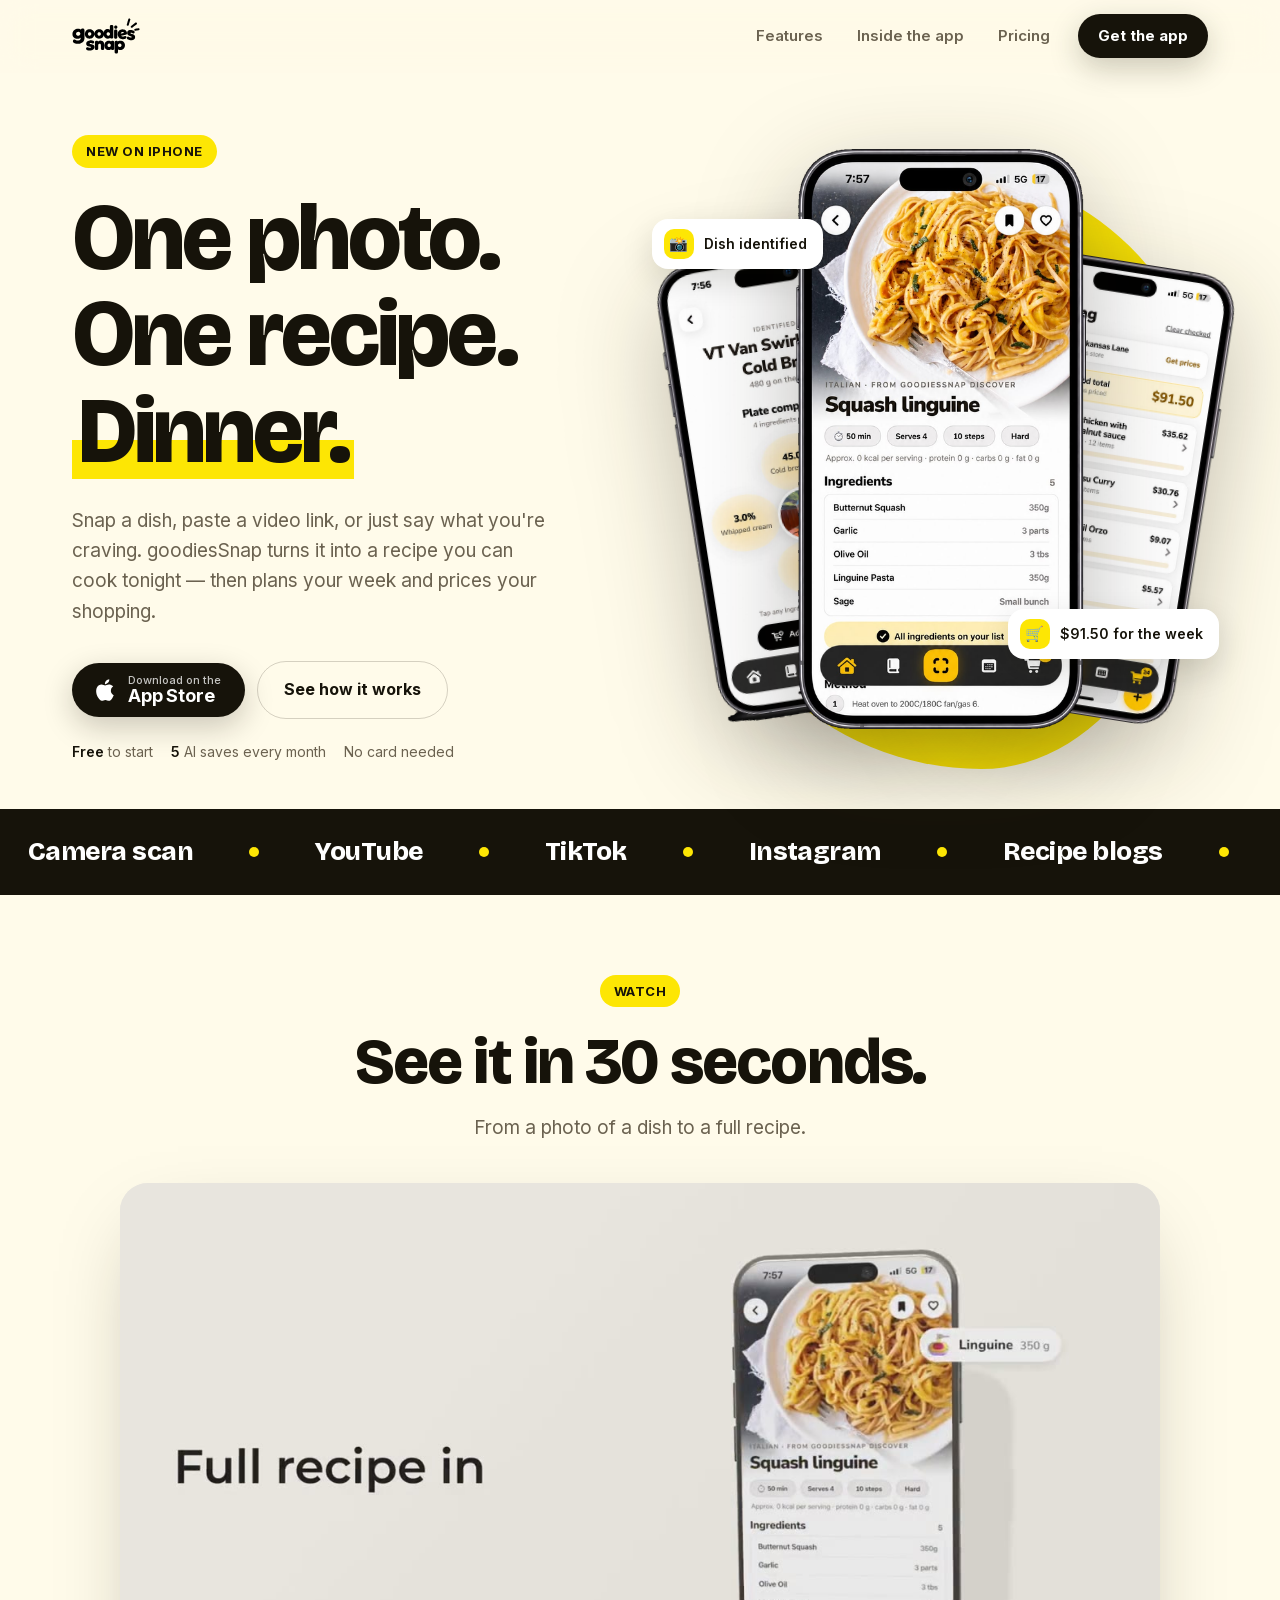
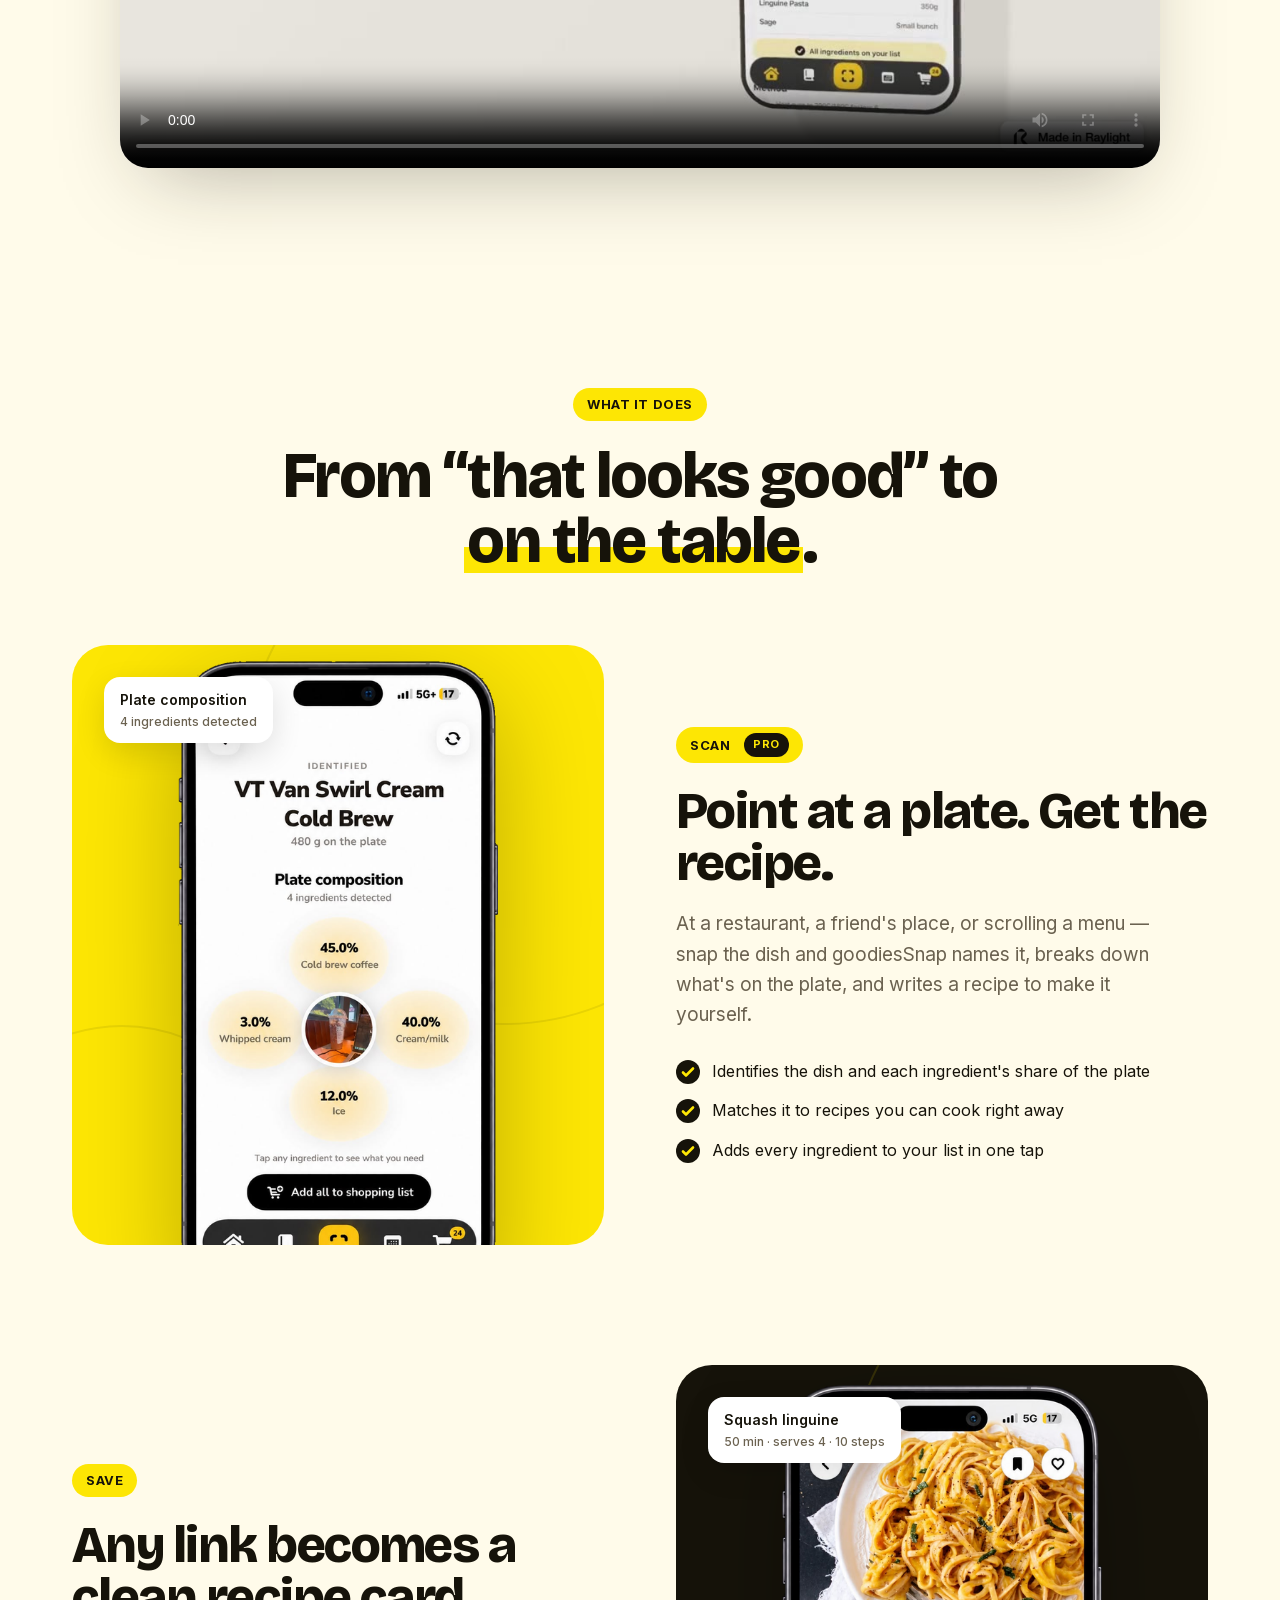
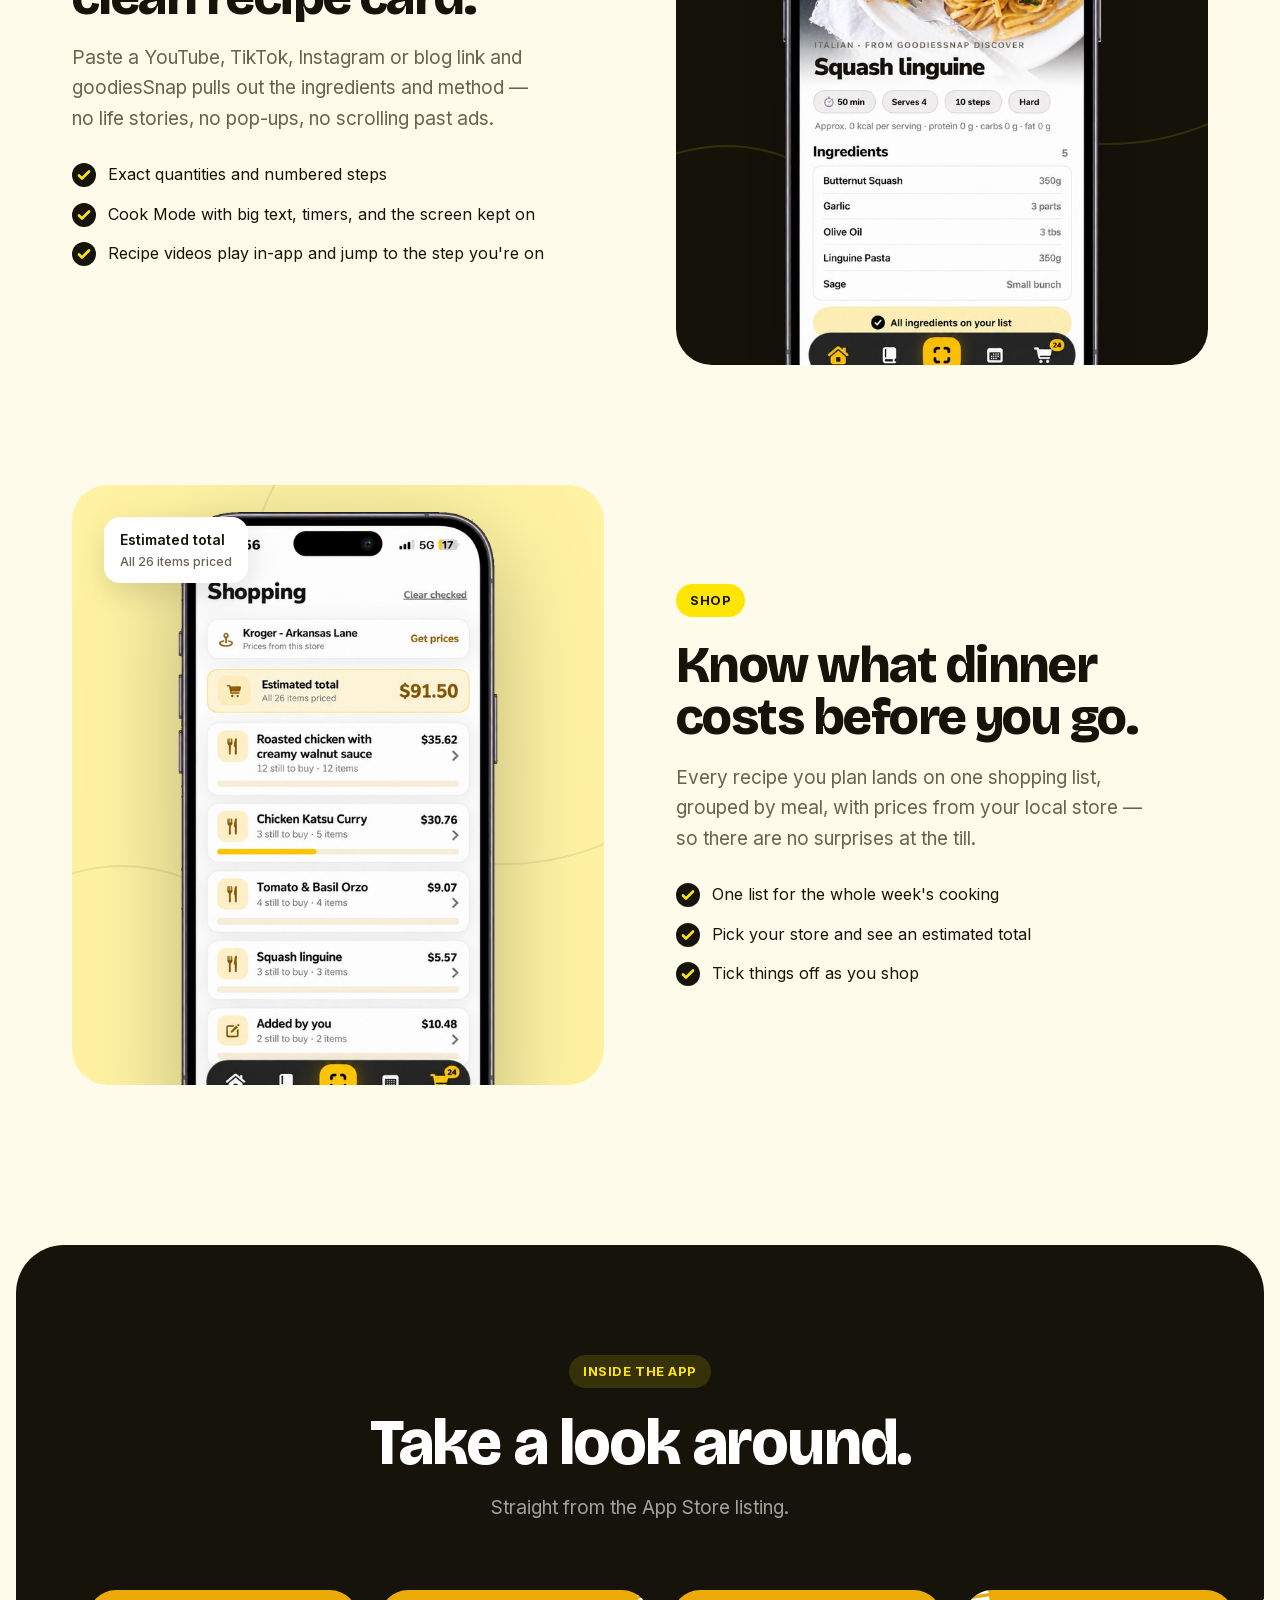
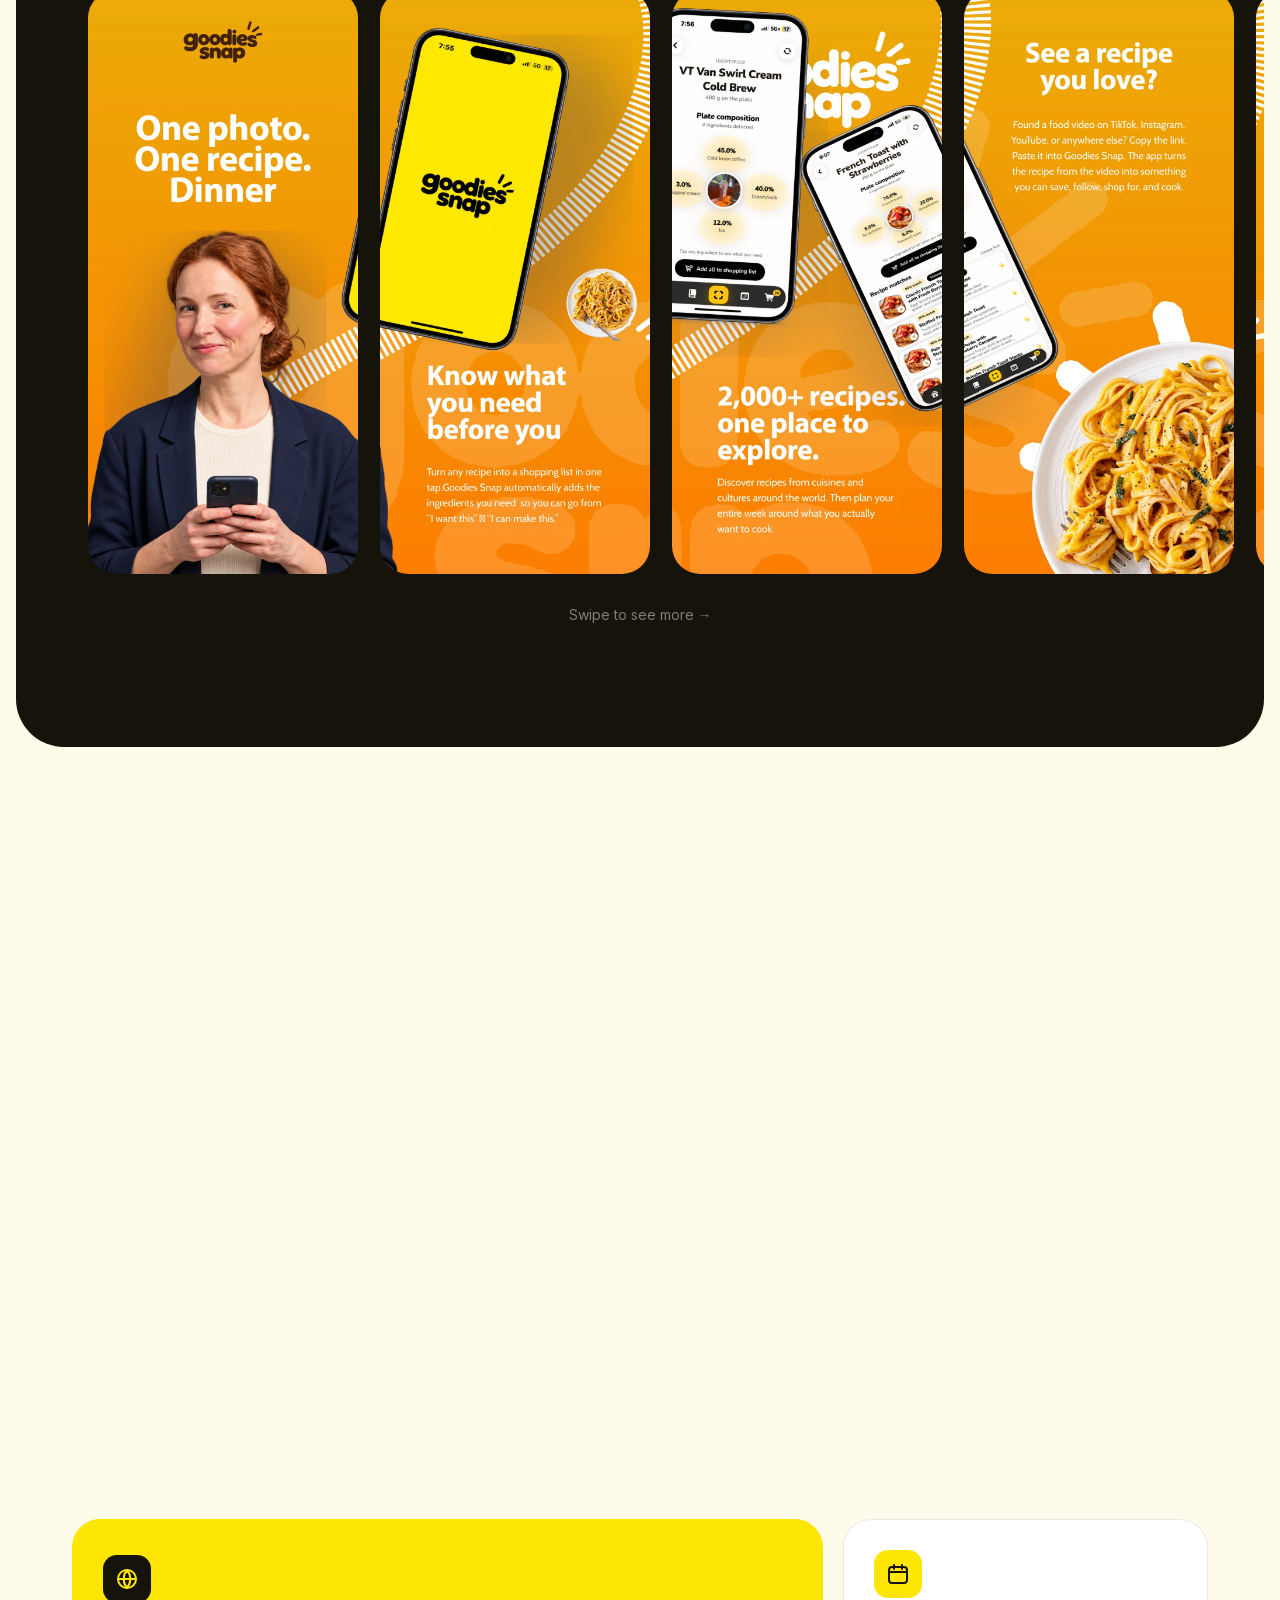
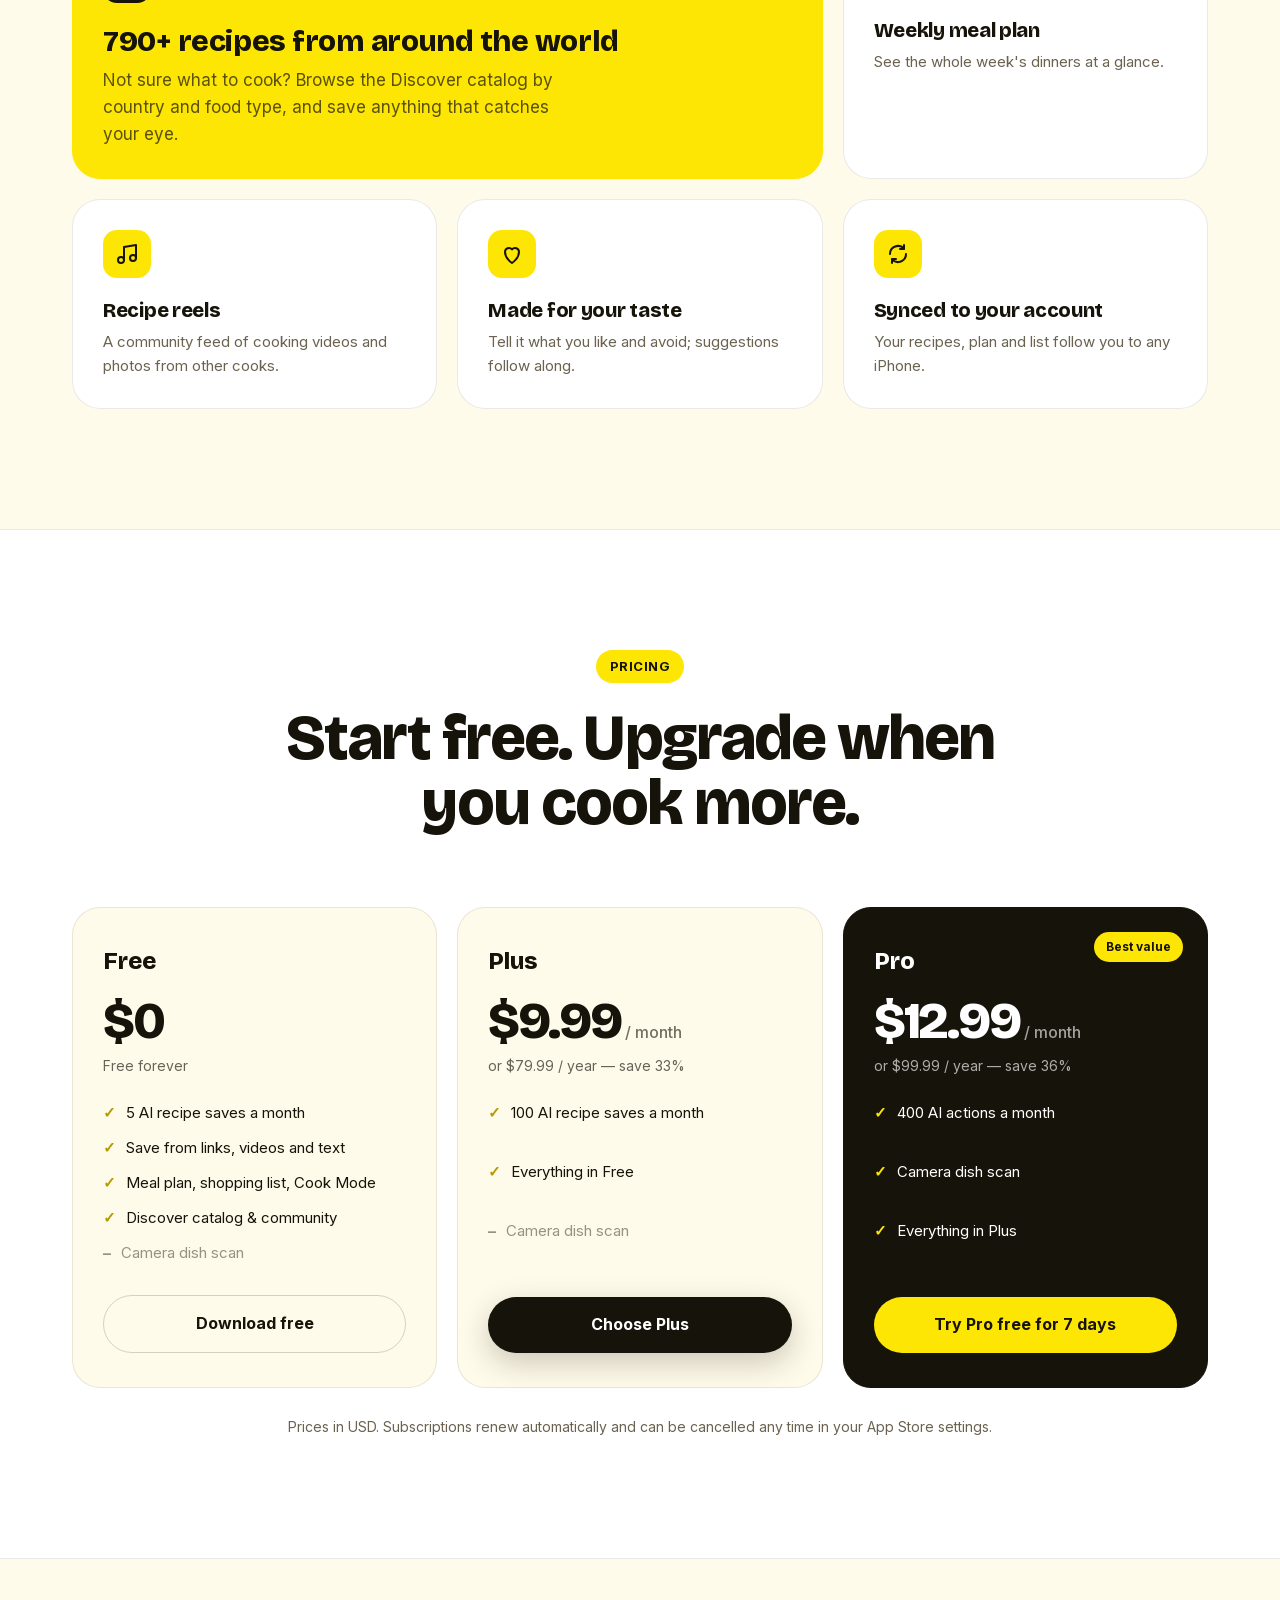
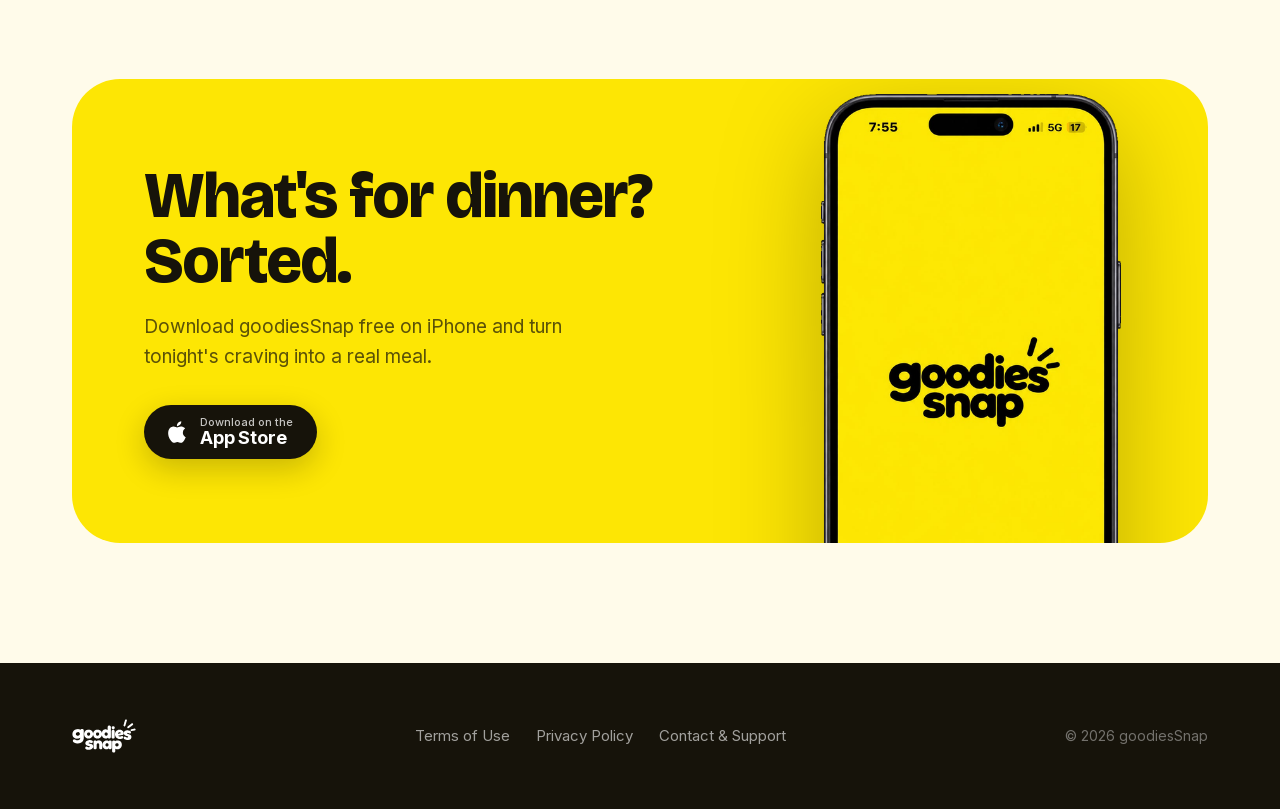
==== commit 0f5fdd99: "Latest local changes" ====
--- a/site/index.html
+++ b/site/index.html
@@ -191,6 +191,10 @@
 .pill-pro { display: inline-block; font-size: 11px; font-weight: 700; letter-spacing: 0.06em; background: var(--ink); color: var(--yellow); padding: 3px 9px; border-radius: 99px; vertical-align: middle; margin-left: 6px; }
 
 /* Gallery */
+.launch { padding: 40px 0 100px; }
+.launch .sec-head { margin-bottom: 40px; }
+.launch-video { display: block; width: 100%; max-width: 1040px; margin: 0 auto; aspect-ratio: 16 / 9; border-radius: 28px; background: #efece4; box-shadow: 0 30px 80px -30px rgba(30,26,16,0.35); }
+@media (max-width: 700px) { .launch { padding: 20px 0 70px; } .launch-video { border-radius: 18px; } }
 .gallery { background: var(--ink); color: #fff; padding: 110px 0 120px; border-radius: 48px; margin: 0 16px; }
 .gallery .sec-head { margin-bottom: 56px; }
 .gallery .lead { color: rgba(255,255,255,0.6); }
@@ -370,6 +374,20 @@
   </div>
 </section>
 
+<section class="launch" id="watch">
+  <div class="wrap">
+    <div class="sec-head reveal">
+      <div class="tag">Watch</div>
+      <h2>See it in 30 seconds.</h2>
+      <p class="lead">From a photo of a dish to a full recipe.</p>
+    </div>
+    <video class="launch-video reveal" controls playsinline preload="metadata" poster="assets/launch-poster.jpg">
+      <source src="assets/launch.mp4" type="video/mp4">
+      Your browser can't play this video.
+    </video>
+  </div>
+</section>
+
 <section class="features" id="features">
   <div class="wrap">
     <div class="sec-head reveal">
